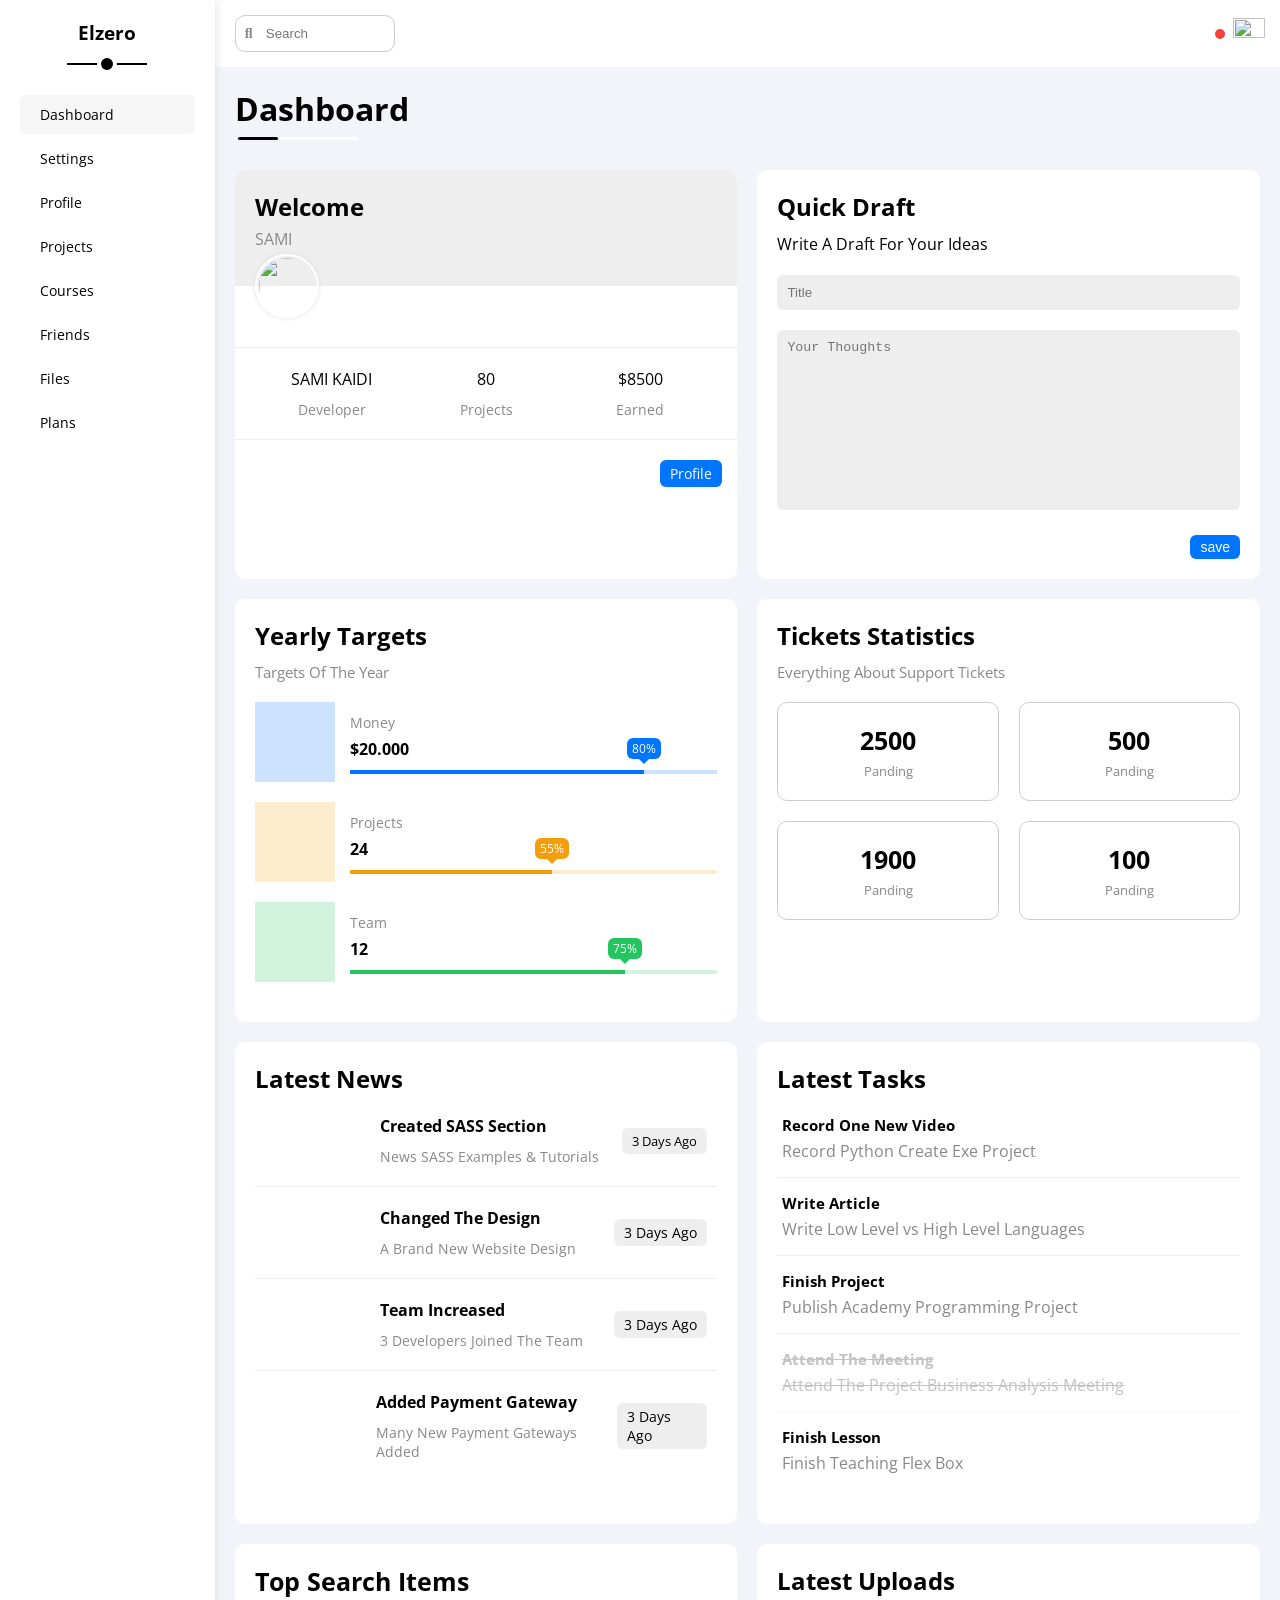
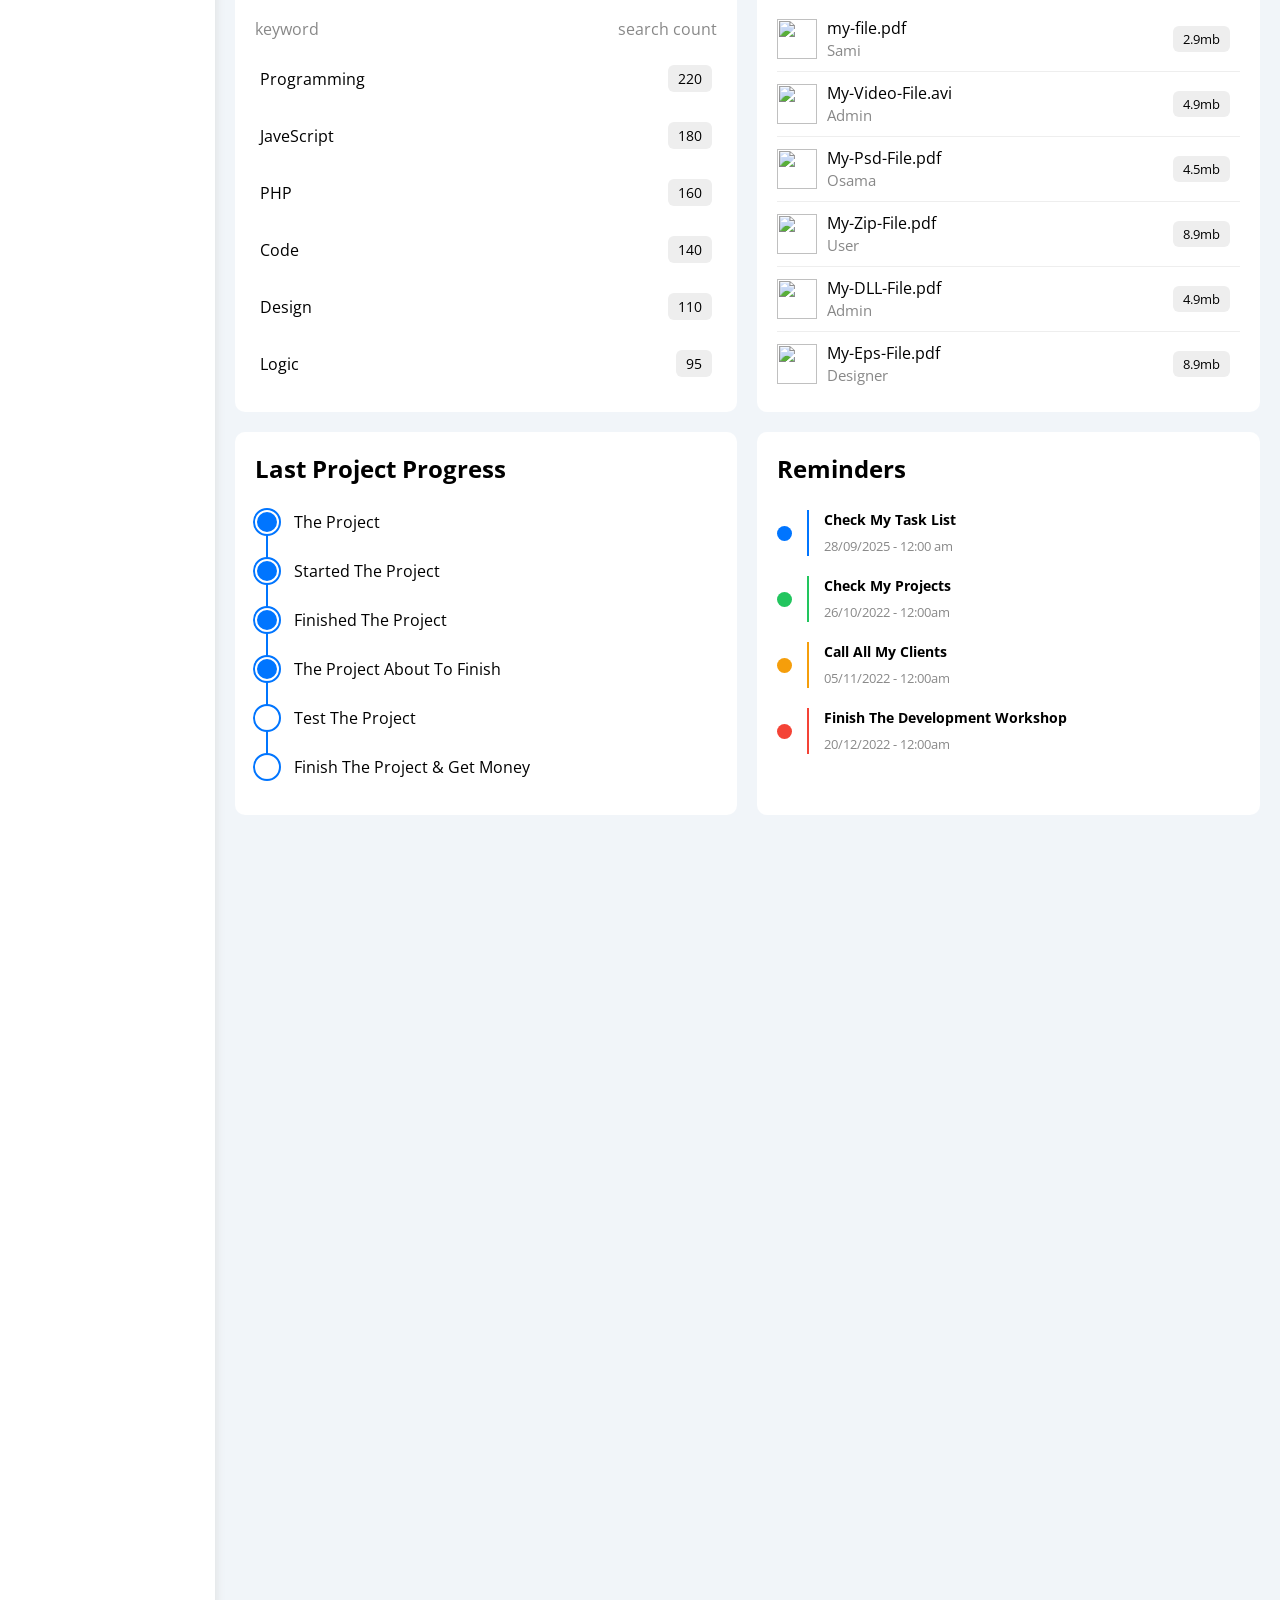
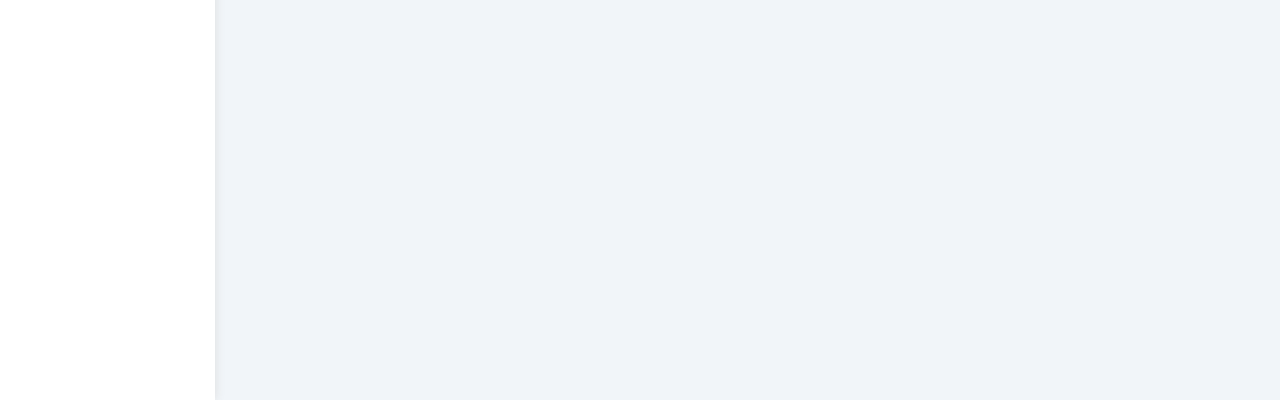
==== index.html @ 9801a2ce "Finished The Reminders Section" ====
<!DOCTYPE html>
<html lang="en">
  <head>
    <meta charset="UTF-8" />
    <meta name="viewport" content="width=device-width, initial-scale=1.0" />
    <link rel="stylesheet" href="css/Framework.css" />
    <link rel="stylesheet" href="css/Dashboard.css" />
    <link rel="stylesheet" href="css/all.min.css" />
    <title>Dashboard</title>
    <link rel="preconnect" href="https://fonts.googleapis.com" />
    <link rel="preconnect" href="https://fonts.gstatic.com" crossorigin />
    <link
      href="https://fonts.googleapis.com/css2?family=Open+Sans:wght@300;500&display=swap"
      rel="stylesheet"
    />
  </head>

  <body>
    <div class="page d-flex">
      <div class="sidebar bg-white p-relative p-20">
        <h3 class="mt-0 p-relative txt-c">Elzero</h3>
        <ul>
          <li>
            <a
              class="active d-flex align-center fs-14 c-black rad-6 p-10"
              href="index.html"
            >
              <i class="fa-solid fa-chart-bar fa-fw"></i>
              <span class="fs-14">Dashboard</span>
            </a>
          </li>
          <li>
            <a
              class="d-flex align-center fs-14 c-black rad-6 p-10"
              href="settings.html"
            >
              <i class="fa-solid fa-gear fa-fw"></i>
              <span>Settings</span>
            </a>
          </li>
          <li>
            <a
              class="d-flex align-center fs-14 c-black rad-6 p-10"
              href="profile.html"
            >
              <i class="fa-regular fa-user fa-fw"></i>
              <span>Profile</span>
            </a>
          </li>
          <li>
            <a
              class="d-flex align-center fs-14 c-black rad-6 p-10"
              href="projects.html"
            >
              <i class="fa-solid fa-diagram-project fa-fw"></i>
              <span>Projects</span>
            </a>
          </li>
          <li>
            <a
              class="d-flex align-center fs-14 c-black rad-6 p-10"
              href="courses.html"
            >
              <i class="fa-solid fa-graduation-cap fa-fw"></i>
              <span>Courses</span>
            </a>
          </li>
          <li>
            <a
              class="d-flex align-center fs-14 c-black rad-6 p-10"
              href="friends.html"
            >
              <i class="fa-regular fa-circle-user fa-fw"></i>
              <span>Friends</span>
            </a>
          </li>
          <li>
            <a
              class="d-flex align-center fs-14 c-black rad-6 p-10"
              href="files.html"
            >
              <i class="fa-regular fa-file fa-fw"></i>
              <span>Files</span>
            </a>
          </li>
          <li>
            <a
              class="d-flex align-center fs-14 c-black rad-6 p-10"
              href="plans.html"
            >
              <i class="fa-regular fa-credit-card fa-fw"></i>
              <span>Plans</span>
            </a>
          </li>
        </ul>
      </div>
      <div class="content w-full">
        <!-- Start Head  -->
        <div class="head bg-white p-15 between-flex">
          <div class="search p-relative">
            <input class="p-10" type="search" placeholder="Search" />
          </div>
          <div class="icons d-flex align-center">
            <span class="notification p-relative">
              <i class="fa-regular fa-bell fa-lg"></i>
            </span>
            <img src="imgs/avatar.png" alt="" />
          </div>
        </div>
        <!-- END Head-->
        <h1 class="p-relative">Dashboard</h1>
        <!-- Start Wrapper -->
        <div class="wrapper d-grid gap-20">
          <!-- Start Welcome widget -->
          <div class="welcome bg-white rad-10 txt-c-mobile block-mobile">
            <div class="intro d-flex space-between p-20 bg-eee">
              <div>
                <h2 class="m-0">Welcome</h2>
                <p class="c-grey mt-5">SAMI</p>
              </div>
              <img class="hide-mobile" src="imgs/welcome.png" alt="" />
            </div>
            <img src="imgs/avatar.png" alt="" class="avatar" />
            <div class="body d-flex txt-c p-20 mt-20 mb-20 d-block-mobile">
              <div>
                SAMI KAIDI
                <span class="d-block c-grey fs-14 mt-10">Developer</span>
              </div>
              <div>
                80 <span class="d-block c-grey fs-14 mt-10">Projects</span>
              </div>
              <div>
                $8500 <span class="d-block c-grey fs-14 mt-10">Earned</span>
              </div>
            </div>
            <a
              href="profle.html"
              class="visit d-block fs-14 bg-blue c-white w-fit btn-shape"
              >Profile</a
            >
          </div>
          <!-- End Welcome widget -->

          <!-- Start Quick Draft -->
          <div class="quick-draft section">
            <h2 class="mt-0 mb-10">Quick Draft</h2>
            <p class="mt-0 mb-20">Write A Draft For Your Ideas</p>
            <form>
              <input
                class="d-block w-full p-10 mb-20 rad-6 bg-eee b-none"
                type="text"
                placeholder="Title"
              />
              <textarea
                class="b-none p-10 rad-6 bg-eee w-full h-180 mb-20 no-resize"
                name=""
                placeholder="Your Thoughts"
              ></textarea>
            </form>
            <input
              class="visit d-block fs-14 bg-blue c-white w-fit b-none ml-auto btn-shape"
              type="submit"
              value="save"
            />
          </div>
          <!-- End Quick Draft -->

          <!-- Start Targets Sectoin -->
          <div class="targets section">
            <h2 class="mt-0 mb-10">Yearly Targets</h2>
            <p class="mt-0 mb-20 fs-15 c-grey">Targets Of The Year</p>
            <div class="target-row mb-20 center-flex blue">
              <div class="icon center-flex">
                <i class="fa-solid fa-dollar-sign fa-lg c-blue"></i>
              </div>
              <div class="details">
                <span class="fs-14 c-grey">Money</span>
                <span class="d-block mt-5 mb-10 fw-bold">$20.000</span>
                <div class="progress p-relative">
                  <span class="bg-blue blue" style="width: 80%"
                    ><span class="bg-blue c-white">80%</span></span
                  >
                </div>
              </div>
            </div>
            <div class="target-row mb-20 center-flex orange">
              <div class="icon center-flex">
                <i class="fa-solid fa-code fa-lg c-orange"></i>
              </div>
              <div class="details">
                <span class="fs-14 c-grey">Projects</span>
                <span class="d-block mt-5 mb-10 fw-bold">24</span>
                <div class="progress p-relative">
                  <span class="bg-orange orange" style="width: 55%"
                    ><span class="bg-orange c-white">55%</span></span
                  >
                </div>
              </div>
            </div>
            <div class="target-row mb-20 center-flex green">
              <div class="icon center-flex">
                <i class="fa-solid fa-user fa-lg c-green"></i>
              </div>
              <div class="details">
                <span class="fs-14 c-grey">Team</span>
                <span class="d-block mt-5 mb-10 fw-bold">12</span>
                <div class="progress p-relative">
                  <span class="bg-green green" style="width: 75%"
                    ><span class="bg-green c-white">75%</span></span
                  >
                </div>
              </div>
            </div>
          </div>
          <!-- End Targets Sectoin -->

          <!-- Start Tickets Section -->
          <div class="tickets section">
            <h2 class="mt-0 mb-10">Tickets Statistics</h2>
            <p class="mt-0 mb-20 fs-15 c-grey">
              Everything About Support Tickets
            </p>
            <div class="d-flex f-wrap gap-20 fs-13 c-grey">
              <div class="box txt-c rad-10 p-20">
                <i
                  class="fa-regular fa-rectangle-list fa-2x mb-10 c-orange"
                ></i>
                <span class="d-block mb-5 fw-bold fs-25 c-black">2500</span>
                Panding
              </div>
              <div class="box txt-c rad-10 p-20">
                <i class="fa-solid fa-spinner fa-2x mb-20 c-blue"></i>
                <span class="d-block mb-5 fw-bold fs-25 c-black">500</span>
                Panding
              </div>
              <div class="box txt-c rad-10 p-20">
                <i class="fa-solid fa-circle-check fa-2x mb-20 c-green"></i>
                <span class="d-block mb-5 fw-bold fs-25 c-black">1900</span>
                Panding
              </div>
              <div class="box txt-c rad-10 p-20">
                <i class="fa-regular fa-rectangle-xmark fa-2x mb-10 c-red"></i>
                <span class="d-block mb-5 fw-bold fs-25 c-black">100</span>
                Panding
              </div>
            </div>
          </div>
          <!-- End Tickets Section -->

          <!-- News Section Start-->
          <div class="news section">
            <h2 class="m-0 mb-20">Latest News</h2>
            <div class="news-row d-flex align-center txt-c-mobile">
              <img class="w-100 rad-6 mr-15" src="imgs/news-01.png" alt="" />
              <div class="info">
                <h3 class="mt-0 mb-10 fs-16">Created SASS Section</h3>
                <p class="c-grey fs-14 m-0">News SASS Examples & Tutorials</p>
              </div>
              <div class="label btn-shape bg-eee fs-13 w-fit ml-auto">
                3 Days Ago
              </div>
            </div>
            <div class="news-row d-flex align-center txt-c-mobile">
              <img class="w-100 rad-6 mr-15" src="imgs/news-02.png" alt="" />
              <div class="info">
                <h3 class="mt-0 mb-10">Changed The Design</h3>
                <p class="c-grey fs-14 m-0">A Brand New Website Design</p>
              </div>
              <div class="label btn-shape bg-eee fs-14 w-fit ml-auto">
                3 Days Ago
              </div>
            </div>
            <div class="news-row d-flex align-center txt-c-mobile">
              <img class="w-100 rad-6 mr-15" src="imgs/news-03.png" alt="" />
              <div class="info">
                <h3 class="mt-0 mb-10">Team Increased</h3>
                <p class="c-grey fs-14 m-0">3 Developers Joined The Team</p>
              </div>
              <div class="label btn-shape bg-eee fs-14 w-fit ml-auto">
                3 Days Ago
              </div>
            </div>
            <div class="news-row d-flex align-center txt-c-mobile">
              <img class="w-100 rad-6 mr-15" src="imgs/news-04.png" alt="" />
              <div class="info">
                <h3 class="mt-0 mb-10">Added Payment Gateway</h3>
                <p class="c-grey fs-14 m-0">Many New Payment Gateways Added</p>
              </div>
              <div class="label btn-shape bg-eee fs-14 w-fit ml-auto">
                3 Days Ago
              </div>
            </div>
          </div>
          <!-- News Section End-->

          <!-- Tasks Section Start -->
          <div class="tasks section">
            <h2 class="m-0 mb-20">Latest Tasks</h2>
            <div class="row d-flex align-center">
              <div class="info ml-5">
                <h3 class="mt-0 mb-5 fs-15">Record One New Video</h3>
                <p class="fs-16 c-grey m-0">Record Python Create Exe Project</p>
              </div>
              <div class="shape ml-auto">
                <i class="fa-regular fa-trash-can"></i>
              </div>
            </div>
            <div class="row d-flex align-center">
              <div class="info ml-5">
                <h3 class="mt-0 mb-5 fs-15">Write Article</h3>
                <p class="fs-16 c-grey m-0">
                  Write Low Level vs High Level Languages
                </p>
              </div>
              <div class="shape ml-auto">
                <i class="fa-regular fa-trash-can"></i>
              </div>
            </div>
            <div class="row d-flex align-center">
              <div class="info ml-5">
                <h3 class="mt-0 mb-5 fs-15">Finish Project</h3>
                <p class="fs-16 c-grey m-0">
                  Publish Academy Programming Project
                </p>
              </div>
              <div class="shape ml-auto">
                <i class="fa-regular fa-trash-can"></i>
              </div>
            </div>
            <div class="row d-flex align-center opacity-5">
              <div class="info ml-5">
                <h3 class="mt-0 mb-5 fs-15 c-grey txt-line">
                  Attend The Meeting
                </h3>
                <p class="fs-16 c-grey m-0 c-eee txt-line">
                  Attend The Project Business Analysis Meeting
                </p>
              </div>
              <div class="shape ml-auto">
                <i class="fa-regular fa-trash-can"></i>
              </div>
            </div>
            <div class="row d-flex align-center">
              <div class="info ml-5">
                <h3 class="mt-0 mb-5 fs-15">Finish Lesson</h3>
                <p class="fs-16 c-grey m-0">Finish Teaching Flex Box</p>
              </div>
              <div class="shape ml-auto">
                <i class="fa-regular fa-trash-can"></i>
              </div>
            </div>
          </div>
          <!-- Tasks Section End -->

          <!-- Top Search Section Start -->
          <div class="top-search section">
            <h2 class="m-0 mb-20 fs-25">Top Search Items</h2>
            <div class="head-items d-flex space-between c-grey mb-10">
              <div>keyword</div>
              <div>search count</div>
            </div>
            <div class="between-flex ptb-15">
              <div class="div">Programming</div>
              <div class="btn-shape fs-14 bg-eee">220</div>
            </div>
            <div class="between-flex ptb-15">
              <div class="div">JaveScript</div>
              <div class="btn-shape fs-14 bg-eee">180</div>
            </div>
            <div class="between-flex ptb-15">
              <div class="div">PHP</div>
              <div class="btn-shape fs-14 bg-eee">160</div>
            </div>
            <div class="between-flex ptb-15">
              <div class="div">Code</div>
              <div class="btn-shape fs-14 bg-eee">140</div>
            </div>
            <div class="between-flex ptb-15">
              <div class="div">Design</div>
              <div class="btn-shape fs-14 bg-eee">110</div>
            </div>
            <div class="between-flex ptb-15">
              <div class="div">Logic</div>
              <div class="btn-shape fs-14 bg-eee">95</div>
            </div>
          </div>
          <!-- Top Search Section End -->

          <!-- Latest Uploads Section Start -->
          <div class="latest-uploads p-20 bg-white rad-10">
            <h2 class="mt-0 mb-20">Latest Uploads</h2>
            <ul class="m-0">
              <li class="between-flex pb-10 mb-10">
                <div class="d-flex align-center">
                  <img class="mr-10" src="imgs/pdf.svg" alt="" />
                  <div>
                    <span class="d-block">my-file.pdf</span>
                    <span class="fs-15 c-grey">Sami</span>
                  </div>
                </div>
                <div class="bg-eee btn-shape fs-13">2.9mb</div>
              </li>
              <li class="between-flex pb-10 mb-10">
                <div class="d-flex align-center">
                  <img class="mr-10" src="imgs/avi.svg" alt="" />
                  <div>
                    <span class="d-block">My-Video-File.avi</span>
                    <span class="fs-15 c-grey">Admin</span>
                  </div>
                </div>
                <div class="bg-eee btn-shape fs-13">4.9mb</div>
              </li>
              <li class="between-flex pb-10 mb-10">
                <div class="d-flex align-center">
                  <img class="mr-10" src="imgs/psd.svg" alt="" />
                  <div>
                    <span class="d-block">My-Psd-File.pdf</span>
                    <span class="fs-15 c-grey">Osama</span>
                  </div>
                </div>
                <div class="bg-eee btn-shape fs-13">4.5mb</div>
              </li>
              <li class="between-flex pb-10 mb-10">
                <div class="d-flex align-center">
                  <img class="mr-10" src="imgs/zip.svg" alt="" />
                  <div>
                    <span class="d-block">My-Zip-File.pdf</span>
                    <span class="fs-15 c-grey">User</span>
                  </div>
                </div>
                <div class="bg-eee btn-shape fs-13">8.9mb</div>
              </li>
              <li class="between-flex pb-10 mb-10">
                <div class="d-flex align-center">
                  <img class="mr-10" src="imgs/dll.svg" alt="" />
                  <div>
                    <span class="d-block">My-DLL-File.pdf</span>
                    <span class="fs-15 c-grey">Admin</span>
                  </div>
                </div>
                <div class="bg-eee btn-shape fs-13">4.9mb</div>
              </li>
              <li class="between-flex">
                <div class="d-flex align-center">
                  <img class="mr-10" src="imgs/eps.svg" alt="" />
                  <div>
                    <span class="d-block">My-Eps-File.pdf</span>
                    <span class="fs-15 c-grey">Designer</span>
                  </div>
                </div>
                <div class="bg-eee btn-shape fs-13">8.9mb</div>
              </li>
            </ul>
          </div>
          <!-- Latest Uploads Section End -->

          <!-- Last Project Progress Section Start -->
          <div class="last-project section p-relative">
            <h2 class="m-0 mb-20">Last Project Progress</h2>
            <ul class="p-relative">
              <li class="d-flex align-center done">The Project</li>
              <li class="d-flex align-center done">Started The Project</li>
              <li class="d-flex align-center done">Finished The Project</li>
              <li class="d-flex align-center done">
                The Project About To Finish
              </li>
              <li class="d-flex align-center current">Test The Project</li>
              <li class="d-flex align-center">
                Finish The Project & Get Money
              </li>
            </ul>
            <img class="p-absolute hide-mobile" src="imgs/project.png" alt="" />
          </div>
          <!-- Last Project Progress Section End -->

          <!-- Reminders Section Start -->
          <div class="reminders section">
            <h2 class="mt-0 mb-25">Reminders</h2>
            <ul class="m-0">
              <li class="d-flex align-center mt-20">
                <span class="bg-blue mr-15 d-block rad-half key"></span>
                <div class="blue pl-15">
                  <p class="fs-14 fw-bold mt-0 mb-5">Check My Task List</p>
                  <span class="fs-13 c-grey">28/09/2025 - 12:00 am</span>
                </div>
              </li>
              <li class="d-flex align-center mt-20">
                <span class="bg-green mr-15 d-block rad-half key"></span>
                <div class="green pl-15">
                  <p class="fs-14 fw-bold mt-0 mb-5">Check My Projects</p>
                  <span class="fs-13 c-grey">26/10/2022 - 12:00am</span>
                </div>
              </li>
              <li class="d-flex align-center mt-20">
                <span class="bg-orange mr-15 d-block rad-half key"></span>
                <div class="orange pl-15">
                  <p class="fs-14 fw-bold mt-0 mb-5">Call All My Clients</p>
                  <span class="fs-13 c-grey">05/11/2022 - 12:00am</span>
                </div>
              </li>
              <li class="d-flex align-center mt-20">
                <span class="bg-red mr-15 d-block rad-half key"></span>
                <div class="red pl-15">
                  <p class="fs-14 fw-bold mt-0 mb-5">
                    Finish The Development Workshop
                  </p>
                  <span class="fs-13 c-grey">20/12/2022 - 12:00am </span>
                </div>
              </li>
            </ul>
          </div>
          <!-- Reminders Section End -->
        </div>
        <!-- End Wrapper -->
      </div>
    </div>
  </body>
</html>
---- css/Framework.css ----
:root {
  --blue-color: #0075ff;
  --blue-alt-color: #0d69d5;
  --orange-color: #f59e0b;
  --green-color: #22c55e;
  --red-color: #f44336;
  --grey-color: #888;
}
/* Start Box */
.d-flex {
  display: flex;
}
.space-between {
  justify-content: space-between;
}
.align-center {
  align-items: center;
}
.f-column {
  flex-direction: column;
}
.f-wrap {
  flex-wrap: wrap;
}
.flex-1 {
  flex: 1;
}
.d-block {
  display: block;
}
.d-grid {
  display: grid;
}
.gap-20 {
  gap: 20px;
}
.b-none {
  border: none;
}
@media (max-width: 767px) {
  .d-block-mobile {
    display: block;
  }
}
@media (max-width: 767px) {
  .hide-mobile {
    display: none;
  }
}
/* End Box */

/* Heights and Widths Start */
.w-full {
  width: 100%;
}
.w-fit {
  width: fit-content;
}
.h-fit {
  height: fit-content;
}
.h-180 {
  height: 180px;
}
.no-resize {
  resize: none;
}
/* Heights and Widths End */
/* Start Padding + Margin */
.ptb-15 {
  padding-top: 15px;
  padding-bottom: 15px;
}
.p-10 {
  padding: 10px;
}
.p-15 {
  padding: 15px;
}
.p-20 {
  padding: 20px;
}
.pr-10 {
  padding-right: 10px;
}
.pr-15 {
  padding-right: 15px;
}
.pl-10 {
  padding-left: 10px;
}
.pl-15 {
  padding-left: 15px;
}
.pr-20 {
  padding-right: 20px;
}
.pb-10 {
  padding-bottom: 10px;
}
.m-20 {
  margin: 20px;
}
.m-0 {
  margin: 0;
}
.mt-auto {
  margin-top: auto;
}
.mt-0 {
  margin-top: 0;
}
.mt-5 {
  margin-top: 5px;
}
.mt-10 {
  margin-top: 10px;
}
.mt-15 {
  margin-top: 15px;
}
.mt-20 {
  margin-top: 20px;
}
.mt-25 {
  margin-top: 25px;
}
.mr-auto {
  margin-right: auto;
}
.mr-10 {
  margin-right: 10px;
}
.mr-15 {
  margin-right: 15px;
}
.ml-auto {
  margin-left: auto;
}
.ml-5 {
  margin-left: 5px;
}
.ml-10 {
  margin-left: 10px;
}
.ml-15 {
  margin-left: 15px;
}
.mb-auto {
  margin-bottom: auto;
}
.mb-0 {
  margin-bottom: 0;
}
.mb-5 {
  margin-bottom: 5px;
}
.mb-10 {
  margin-bottom: 10px;
}
.mb-20 {
  margin-bottom: 20px;
}
.mb-25 {
  margin-bottom: 25px;
}
/* End Padding + Margin */
/* Start Colors */
.bg-white {
  background-color: #fff;
}
.bg-eee {
  background-color: #eee;
}
.bg-blue {
  background-color: var(--blue-color);
}
.bg-orange {
  background-color: var(--orange-color);
}
.bg-green {
  background-color: var(--green-color);
}
.bg-red {
  background-color: var(--red-color);
}
.c-blue {
  color: var(--blue-color);
}
.c-orange {
  color: var(--orange-color);
}
.c-green {
  color: var(--green-color);
}
.c-red {
  color: var(--red-color);
}
.c-white {
  color: white;
}
.c-eee {
  color: #eee;
}
.c-black {
  color: #000;
}
.c-grey {
  color: var(--grey-color);
}
.bg-eee {
  background-color: #eee;
}
.opacity-5 {
  opacity: 0.5;
}
/* End Colors */
/* Start Position */
.p-relative {
  position: relative;
}
.p-absolute {
  position: absolute;
}
/* ENd Position */
/* Start Font */
.txt-line {
  text-decoration: line-through;
}
.txt-c {
  text-align: center;
}
.fs-12 {
  font-size: 12px;
}
.fs-13 {
  font-size: 13px;
}
.fs-14 {
  font-size: 14px;
}
.fs-15 {
  font-size: 15px;
}
.fs-25 {
  font-size: 25px;
}
.fw-bold {
  font-weight: bold;
}
.w-100 {
  width: 100px;
}
@media (max-width: 767px) {
  .txt-c-mobile {
    text-align: center;
  }
}

/* End Font */
/* Start border */
.rad-6 {
  border-radius: 6px;
}
.rad-10 {
  border-radius: 10px;
}
.rad-half {
  border-radius: 50%;
}
/* End border */
/* Start Components */
.center-flex {
  display: flex;
  justify-content: center;
  align-items: center;
}
.between-flex {
  display: flex;
  justify-content: space-between;
  align-items: center;
}
.btn-shape {
  padding: 4px 10px;
  border-radius: 6px;
}
.section {
  padding: 20px;
  background-color: white;
  border-radius: 10px;
}
.border-b {
  border-bottom: 1px solid #eee;
}
.main-transition {
  transition: 0.3s;
}
/* End Components */
---- css/Dashboard.css ----
/* Start Global  */
* {
  box-sizing: border-box;
}
:root {
  --blue-color: #0075ff;
  --blue-alt-color: #0d69d5;
  --orange-color: #f59e0b;
  --green-color: #22c55e;
  --red-color: #f44336;
  --grey-color: #888;
  --main-transition: 0.3s;
}
body {
  font-family: "Open Sans", sans-serif;
  margin: 0;
  padding: 0;
}
*:focus {
  outline: none;
}
a {
  text-decoration: none;
}
ul {
  list-style: none;
  padding: 0;
}
::-webkit-scrollbar {
  width: 15px;
}
::-webkit-scrollbar-track {
  background-color: white;
}
::-webkit-scrollbar-thumb {
  background-color: var(--blue-color);
}
::-webkit-scrollbar-thumb:hover {
  background-color: var(--blue-alt-color);
}
.page {
  background-color: #f1f5f9;
  min-height: 400vh;
}
/* End Global  */
/* Start Sidebar */
.sidebar {
  width: 250px;
  box-shadow: 0 0 10px #ddd;
}

.sidebar > h3 {
  margin-bottom: 50px;
  &::before {
    content: "";
    position: absolute;
    bottom: -20px;
    left: 50%;
    width: 80px;
    height: 2px;
    background-color: black;
    transform: translateX(-50%);
  }
  &::after {
    content: "";
    position: absolute;
    width: 12px;
    height: 12px;
    background-color: black;
    border-radius: 50%;
    border: 4px solid white;
    bottom: -29px;
    left: 50%;
    transform: translateX(-50%);
  }
}
@media (max-width: 767px) {
  .sidebar {
    width: 58px;
    padding: 10px;
  }
  .sidebar > h3 {
    font-size: 13px;
    margin-bottom: 15px;
    &::after {
      display: none;
    }
    &::before {
      display: none;
    }
  }
  .sidebar ul span {
    display: none;
  }
}
.sidebar ul li a {
  margin-bottom: 5px;
  transition: var(--main-transition);
}
.sidebar ul li a:hover,
.sidebar ul li a.active {
  background-color: #f6f6f6;
}
.sidebar ul li a i {
  margin-right: 10px;
}
/* End Sidebar */

/* Start Content */

/* start Head */

.content {
  overflow: hidden;
}
.content .search::before {
  font-family: "Font Awesome 5 Free";
  content: "\f002";
  font-weight: 900;
  margin-left: 15px;
  font-size: 14px;
  position: absolute;
  top: 50%;
  transform: translateY(-50%);
  color: var(--grey-color);
}
.content .search input {
  margin-left: 5px;
  border: 1px solid #ccc;
  border-radius: 10px;
  padding-left: 30px;
  width: 160px;
  transition: var(--main-transition);
}
.content .search input:focus {
  width: 200px;
  border: 1px solid #777;
}

.content .search input:focus::placeholder {
  transition: var(--main-transition);
  opacity: 0.5;
}
.head .icons .notification::before {
  content: "";
  position: absolute;
  height: 10px;
  width: 10px;
  background-color: var(--red-color);
  border-radius: 50%;
  top: -5px;
  right: -2px;
}
.content .head .icons img {
  width: 32px;
  aspect-ratio: 1;
  margin-left: 10px;
}
/* End Head */

.page h1 {
  margin: 20px 20px 40px;
  &::before {
    content: "";
    position: absolute;
    left: 3px;
    bottom: -10px;
    width: 120px;
    height: 3px;
    background-color: white;
    border-radius: 6px;
  }
  &::after {
    content: "";
    position: absolute;
    bottom: -10px;
    left: 3px;
    height: 3px;
    background-color: black;
    width: 40px;
    border-radius: 6px;
  }
}

/* Start Wrapper */
/* start Welcome widget */
.wrapper {
  grid-template-columns: repeat(auto-fill, minmax(450px, 1fr));
  gap: 20px;
  margin-left: 20px;
  margin-right: 20px;
}

@media (max-width: 767px) {
  .wrapper {
    grid-template-columns: minmax(250px, 1fr);
    margin-left: 10px;
    margin-right: 10px;
    gap: 10px;
  }
}

.wrapper .welcome {
  overflow: hidden;
}

.wrapper .welcome .intro img {
  width: 200px;
  margin-bottom: -10px;
}
.wrapper .avatar {
  height: 64px;
  width: 64px;
  border-radius: 50%;
  border: 2px solid white;
  padding: 2px;
  box-shadow: 0 0 5px #ddd;
  margin-left: 20px;
  margin-top: -32px;
}

@media (max-width: 767px) {
  .wrapper .avatar {
    margin-left: 0;
  }
  .wrapper .body > div:not(:last-child) {
    margin-bottom: 20px;
  }
}
.wrapper .welcome .body {
  border-top: 1px solid #eee;
  border-bottom: 1px solid #eee;
}
.wrapper .welcome .body > div {
  flex: 1;
}
.wrapper .welcome .visit {
  margin: 0 15px 15px auto;
  transition: var(--main-transition);
}
.wrapper .welcome .visit:hover {
  background-color: var(--blue-alt-color);
}
/* End Welcome widget */

/* start Quick Draft widget */
.wrapper .quick-draft .visit {
  transition: var(--main-transition);
  cursor: pointer;
}
.wrapper .quick-draft .visit:hover {
  background-color: var(--blue-alt-color);
}

/* End Quick Draft widget */

/* Start Targers Section */
.targets .target-row .icon {
  width: 80px;
  height: 80px;
  margin-right: 15px;
}
.targets .details {
  flex: 1;
}
.targets .details .progress {
  height: 4px;
}
.targets .details .progress > span {
  position: absolute;
  width: 100%;
  height: 4px;
  left: 0;
  top: 0;
}
.targets .details .progress > span span {
  position: absolute;
  font-size: 12px;
  padding: 2px 5px;
  display: block;
  bottom: 15px;
  right: -17px;
  border-radius: 6px;
}
.targets .details .progress > span span::after {
  content: "";
  position: absolute;
  border-style: solid;
  border-color: transparent;
  border-width: 5px;
  bottom: -10px;
  left: 50%;
  transform: translateX(-50%);
}

.targets .details .progress > .blue span::after {
  border-top-color: var(--blue-color);
}
.targets .details .progress > .orange span::after {
  border-top-color: var(--orange-color);
}
.targets .details .progress > .green span::after {
  border-top-color: var(--green-color);
}
.blue .icon,
.blue .progress {
  background-color: rgba(0, 117, 255, 0.2);
}
.orange .icon,
.orange .progress {
  background-color: rgba(245, 158, 11, 0.2);
}
.green .icon,
.green .progress {
  background-color: rgba(34, 197, 94, 0.2);
}
.targets .target-row {
  transition: var(--main-transition);
}

.targets .blue:hover {
  background-color: rgba(0, 117, 255, 0.2);
  border-radius: 6px;
}
.targets .orange:hover {
  background-color: rgba(245, 158, 11, 0.2);
  border-radius: 6px;
}
.targets .green:hover {
  background-color: rgba(34, 197, 94, 0.2);
  border-radius: 6px;
}

/* End Targers Section */

/* Start Tickets Section */

.tickets .box {
  border: 1px solid #ccc;
  width: calc(50% - 10px);
  transition: var(--main-transition);
}
.tickets .box:hover {
  background-color: #eeeeee7d;
}
.tickets .boxs .box {
  border-radius: 6px;
  border: 1px solid #eee;
}
@media (max-width: 767px) {
  .tickets .box {
    width: 100%;
  }
}
/* End Tickets Section */

/* News Section Start */

.news img {
  margin-left: 10px;
}
.news .btn-shape {
  margin-right: 10px;
}
.news .news-row {
  transition: var(--main-transition);
}
.news .news-row:hover {
  background-color: #eeeeee7d;
  border-radius: 6px;
}

.news .news-row:not(:last-of-type) {
  margin-bottom: 20px;
  padding-bottom: 20px;
  border-bottom: 1px solid #eee;
}
.news .news-row:last-of-type {
  margin-bottom: 20px;
  padding-bottom: 20px;
}

.news .news-row h3 {
  font-size: 16px;
}

/* News Section End */

/* Tasks Section Start */

.tasks .row {
  transition: var(--main-transition);
}
.tasks .row:hover {
  background-color: #eeeeee7d;
  border-radius: 6px;
}
.tasks .row:not(:last-of-type) {
  margin-bottom: 15px;
  padding-bottom: 15px;
  border-bottom: 1px solid #eee;
}
.tasks .row .shape i {
  cursor: pointer;
  transition: var(--main-transition);
}
.tasks .row:last-of-type {
  margin-bottom: 15px;
  padding-bottom: 15px;
}
.tasks .row .shape i:hover {
  color: var(--red-color);
  font-weight: 900;
  animation: shake 0.7s forwards;
}
.tasks .shape {
  margin-right: 10px;
}

/* Tasks Section End */
/* End Wrapper */

/* End Content */

/* Start Top Search */
.top-search .between-flex {
  transition: var(--main-transition);
}

.top-search .between-flex:hover {
  background-color: #eeeeee7d;
  border-radius: 6px;
}
.top-search .between-flex .div {
  margin-left: 5px;
}
.top-search .between-flex .btn-shape {
  margin-right: 5px;
}
/* End Top Search */
/* Laters Uploads Section Start */

.latest-uploads img {
  width: 40px;
  height: 40px;
}
.latest-uploads ul li:not(:last-child) {
  border-bottom: 1px solid #eee;
}
.latest-uploads ul li {
  transition: var(--main-transition);
}
.latest-uploads ul li:hover {
  background-color: #eeeeee7d;
  border-radius: 6px;
}
.latest-uploads .btn-shape {
  margin-right: 10px;
}
/* Laters Uploads Section End */

/* Last Project Progress Section Start */

.last-project ul li {
  margin-top: 25px;
}

.last-project ul::before {
  content: "";
  position: absolute;
  left: 11px;
  width: 2px;
  bottom: 0;
  height: calc(100% - 25px);
  background-color: var(--blue-color);
}
.last-project ul li::before {
  content: "";
  border: 2px solid var(--blue-color);
  width: 20px;
  aspect-ratio: 1;
  border-radius: 50%;
  background-color: white;
  border: solid 2px white;
  outline: 2px solid var(--blue-color);
  margin-right: 15px;
  display: block;
  z-index: 1;
}

.last-project ul li.done::before {
  background-color: var(--blue-color);
}
.last-project ul li.current::before {
  animation: change-color 0.7s infinite alternate;
}
.last-project img {
  bottom: 0;
  right: 0;
  width: 160px;
  opacity: 0.2;
}

/* Last Project Progress Section End */

/* Reminders Section Start */

.reminders ul li .key {
  width: 15px;
  height: 15px;
}

.reminders ul li > .blue {
  border-left: 2px solid var(--blue-color);
}
.reminders ul li > .orange {
  border-left: 2px solid var(--orange-color);
}
.reminders ul li > .green {
  border-left: 2px solid var(--green-color);
}
.reminders ul li > .red {
  border-left: 2px solid var(--red-color);
}

/* Reminders Section End */

/* Animation Start */
@keyframes shake {
  0% {
    transform: rotate(0deg);
  }
  25% {
    transform: translateY(2px) rotate(15deg);
  }
  50% {
    transform: rotate(0deg);
  }
  75% {
    transform: rotate(-15deg);
  }
  100% {
    transform: rotate(0deg);
  }
}

@keyframes change-color {
  from {
    background-color: var(--blue-color);
  }
  to {
    background-color: #fff;
  }
}
/* Animation End */
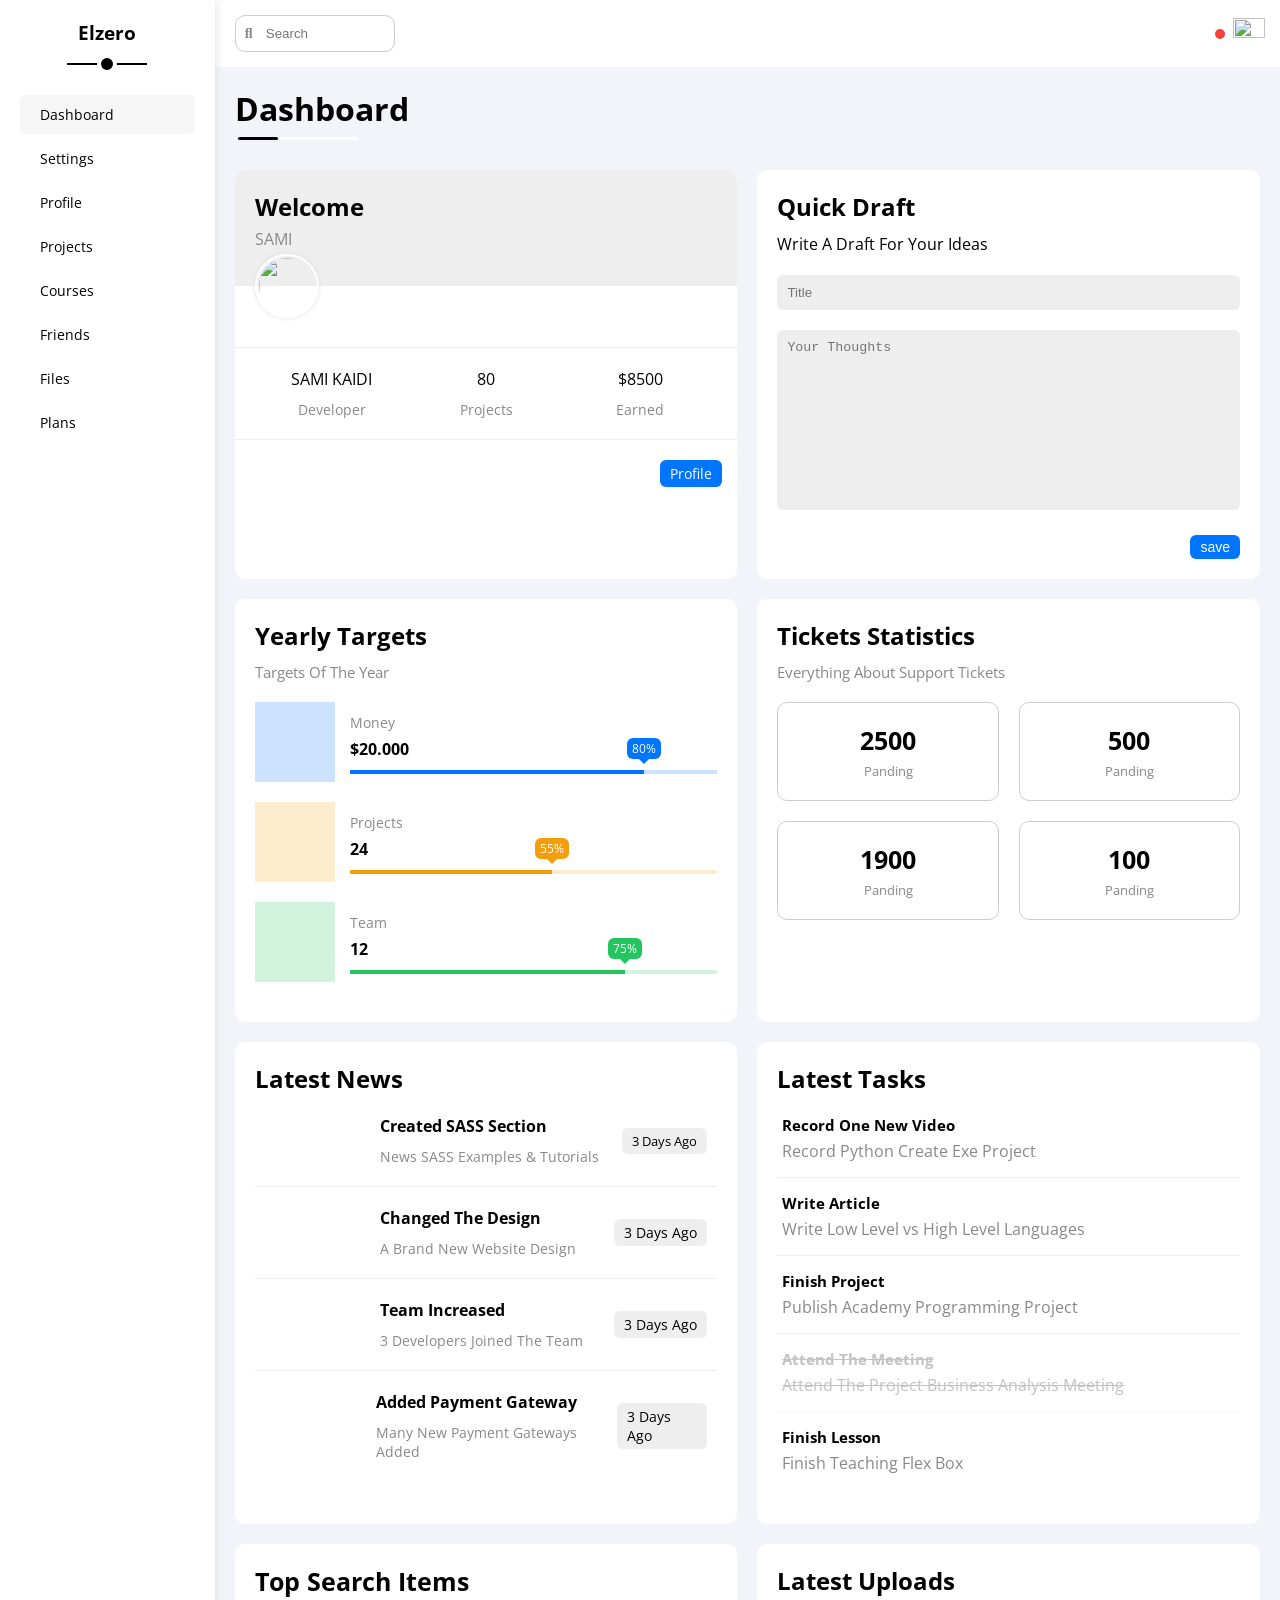
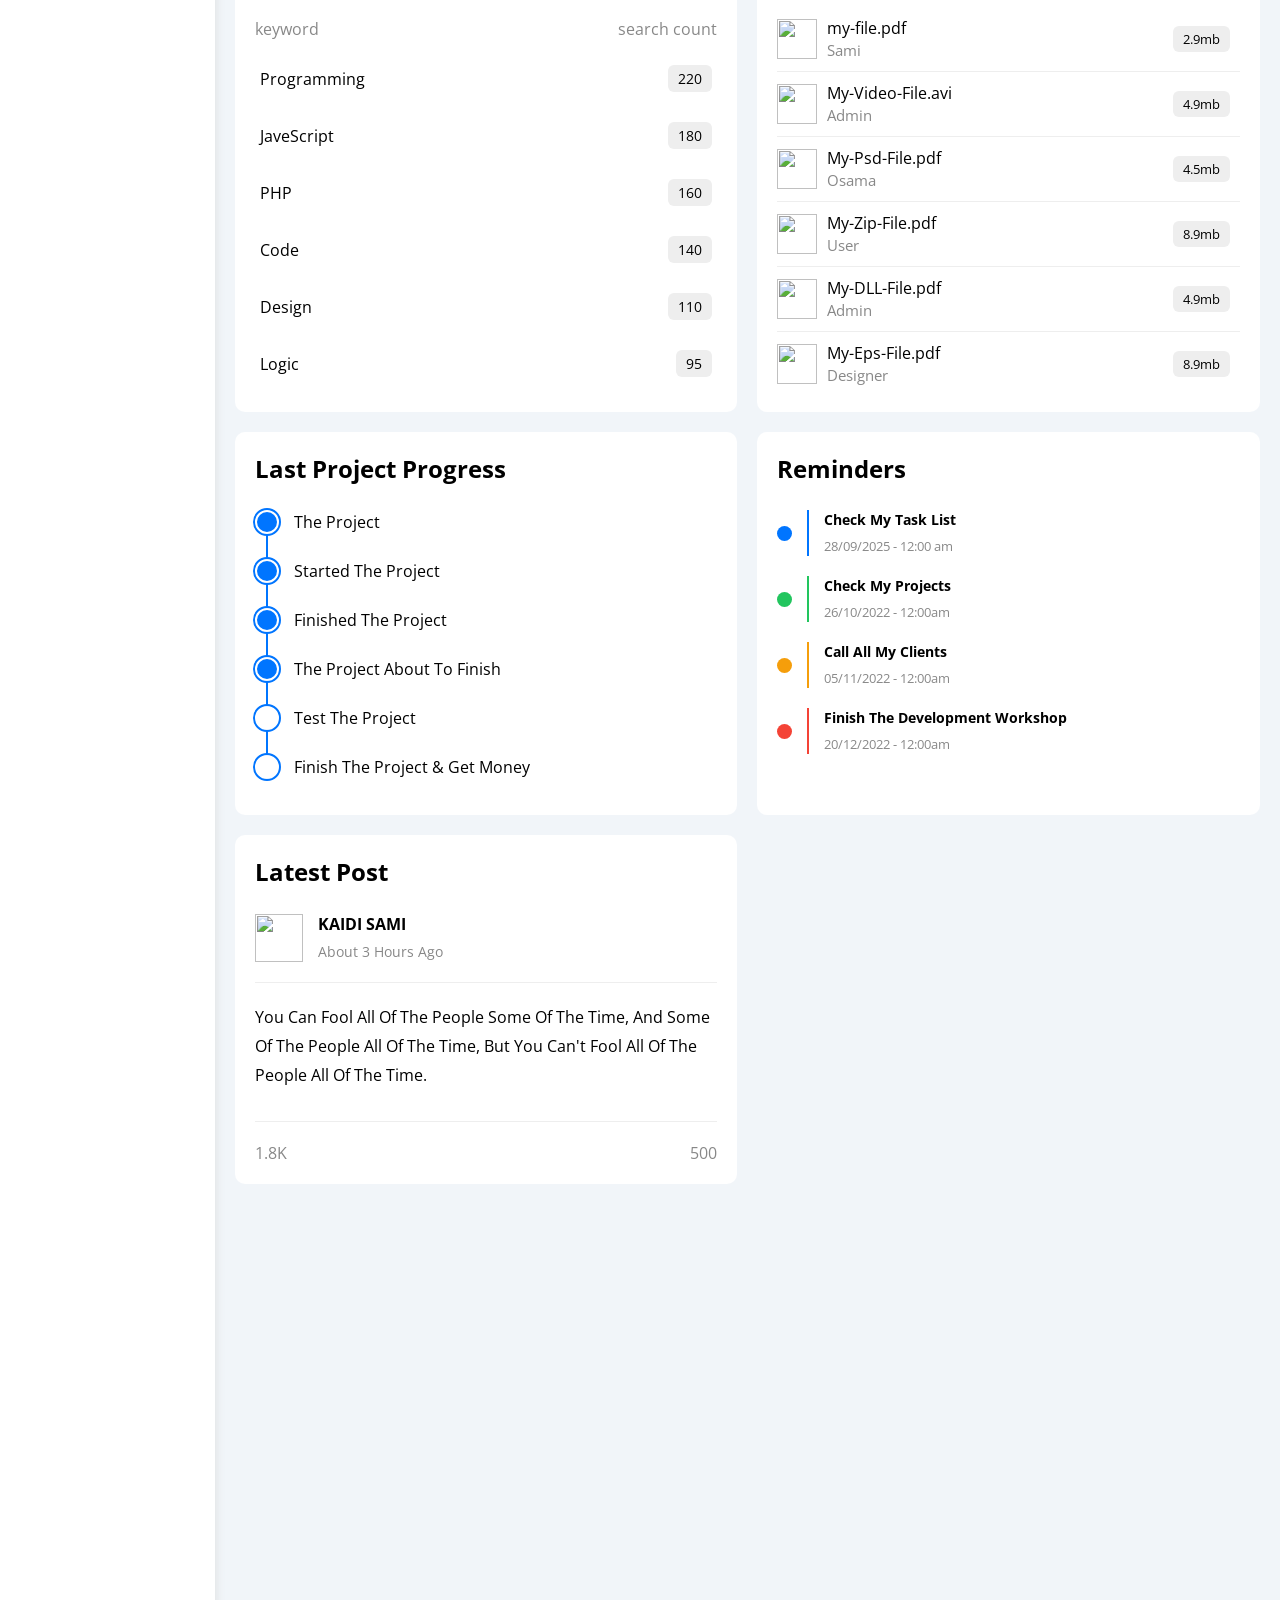
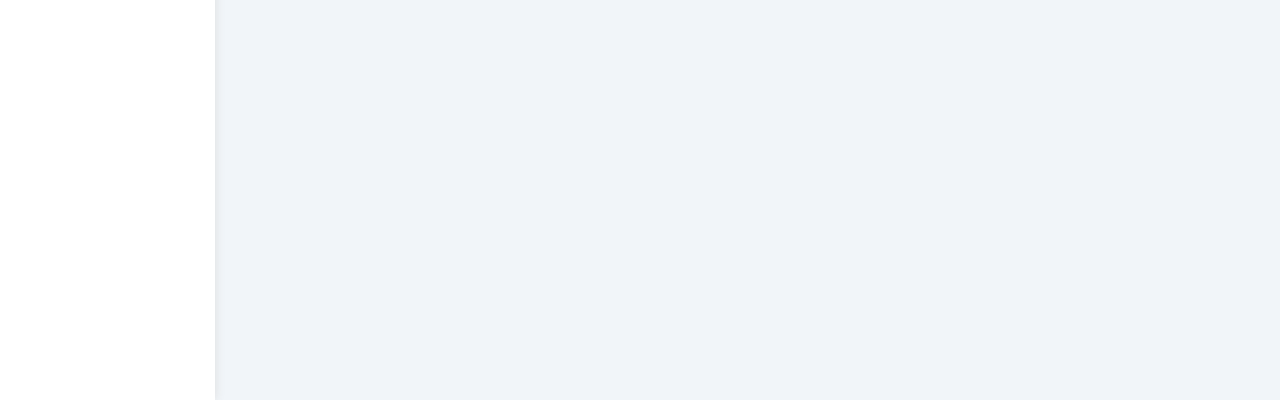
==== commit 1d779b61: "Finished the Posts Section" ====
--- a/index.html
+++ b/index.html
@@ -510,6 +510,34 @@
             </ul>
           </div>
           <!-- Reminders Section End -->
+
+          <!-- Latest Post Section Start -->
+          <div class="posts section">
+            <h2 class="mt-0 mb-25">Latest Post</h2>
+            <div class="d-flex align-center">
+              <img class="mr-15" src="imgs/avatar.png" alt="" />
+              <div>
+                <p class="fw-bold fs-16 m-0 mb-5">KAIDI SAMI</p>
+                <span class="fs-14 c-grey">About 3 Hours Ago</span>
+              </div>
+            </div>
+            <p class="mt-20 mb-20 ptb-20 info txt-c-mobile">
+              You can fool all of the people some of the time, and some of the
+              people all of the time, but you can't fool all of the people all
+              of the time.
+            </p>
+            <div class="icons between-flex">
+              <div class="c-grey">
+                <i class="fa-regular fa-heart"></i>
+                <span>1.8K</span>
+              </div>
+              <div class="c-grey">
+                <i class="fa-regular fa-comments"></i>
+                <span>500</span>
+              </div>
+            </div>
+          </div>
+          <!-- Latest Post Section END -->
         </div>
         <!-- End Wrapper -->
       </div>
--- a/css/Framework.css
+++ b/css/Framework.css
@@ -71,6 +71,10 @@
   padding-top: 15px;
   padding-bottom: 15px;
 }
+.ptb-20 {
+  padding-top: 20px;
+  padding-bottom: 20px;
+}
 .p-10 {
   padding: 10px;
 }
@@ -133,6 +137,9 @@
 }
 .mr-15 {
   margin-right: 15px;
+}
+.mb-20 {
+  margin-bottom: 20px;
 }
 .ml-auto {
   margin-left: auto;
--- a/css/Dashboard.css
+++ b/css/Dashboard.css
@@ -525,6 +525,23 @@
 
 /* Reminders Section End */
 
+/* Posts Section Start */
+
+.posts img {
+  width: 48px;
+  height: 48px;
+}
+
+.posts .info {
+  line-height: 1.8;
+  border-top: 1px solid #eee;
+  border-bottom: 1px solid #eee;
+  min-height: 140px;
+  text-transform: capitalize;
+}
+
+/* Posts Section End */
+
 /* Animation Start */
 @keyframes shake {
   0% {
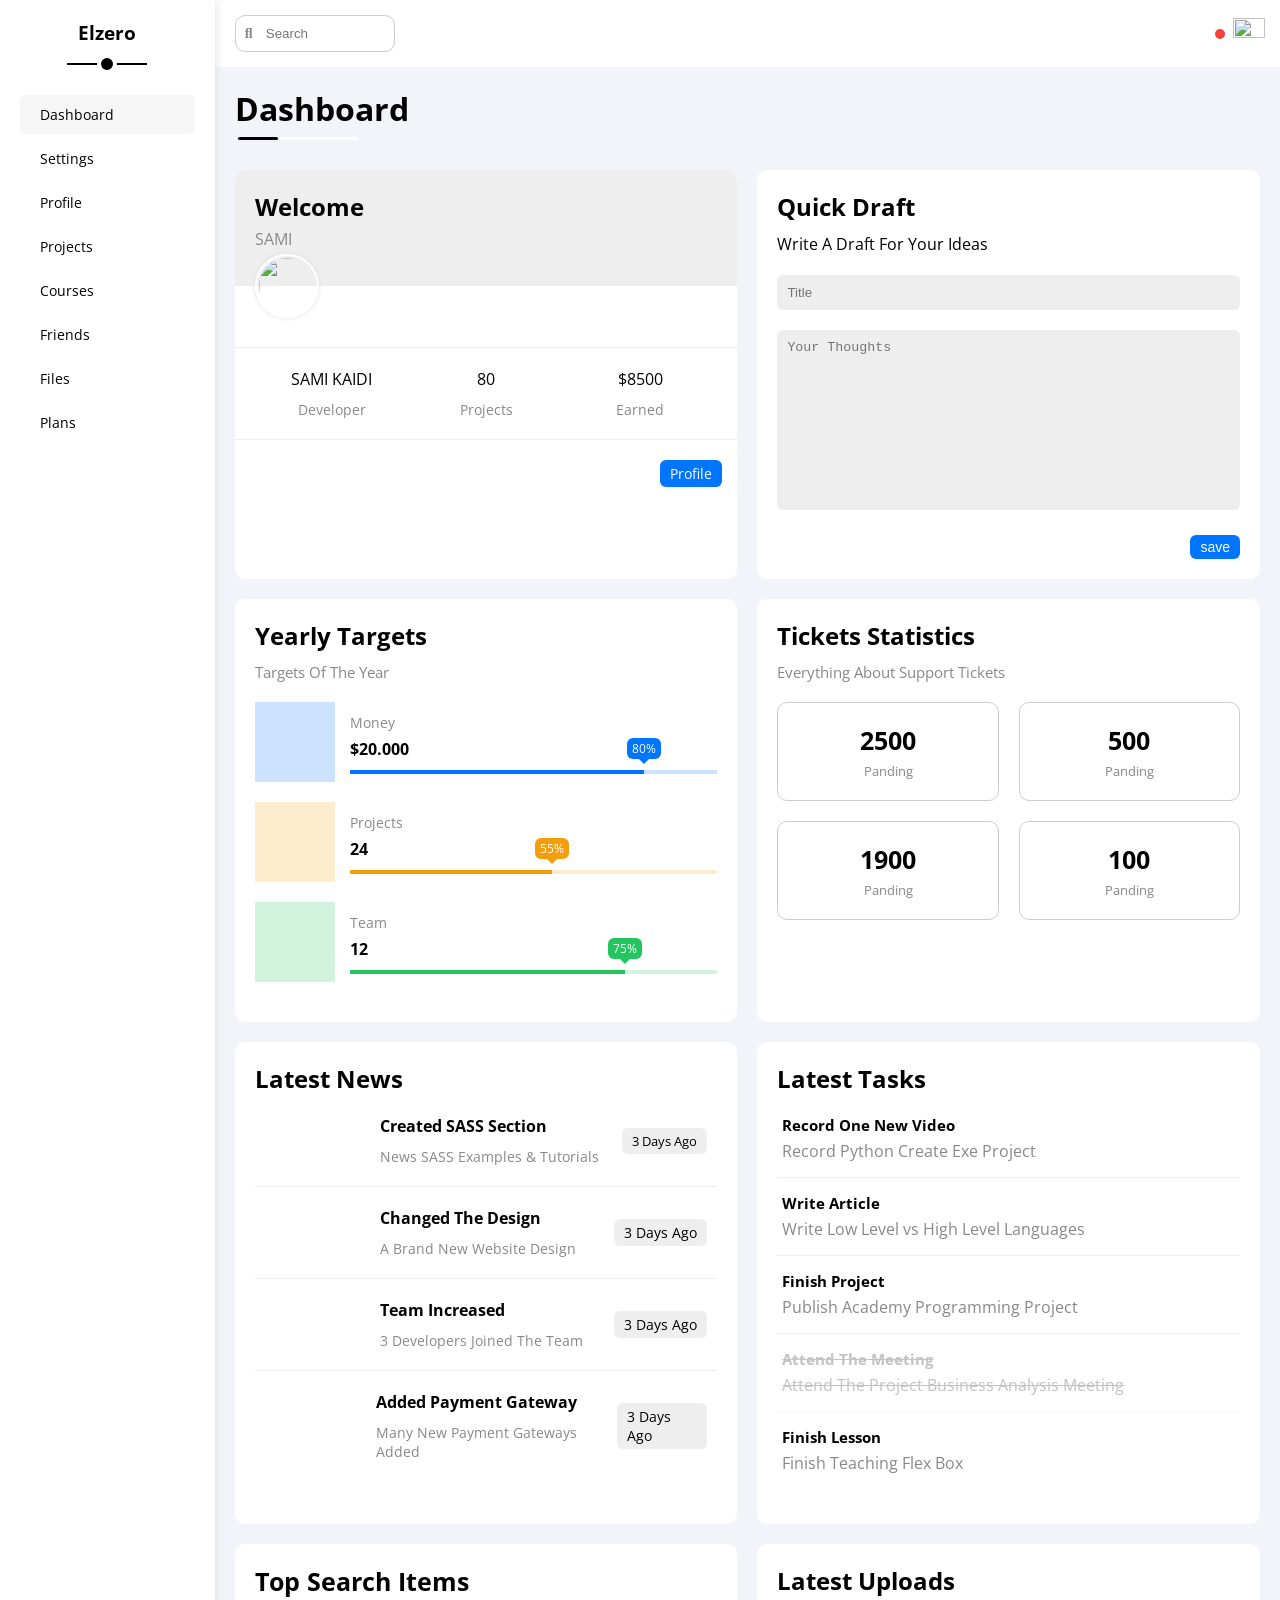
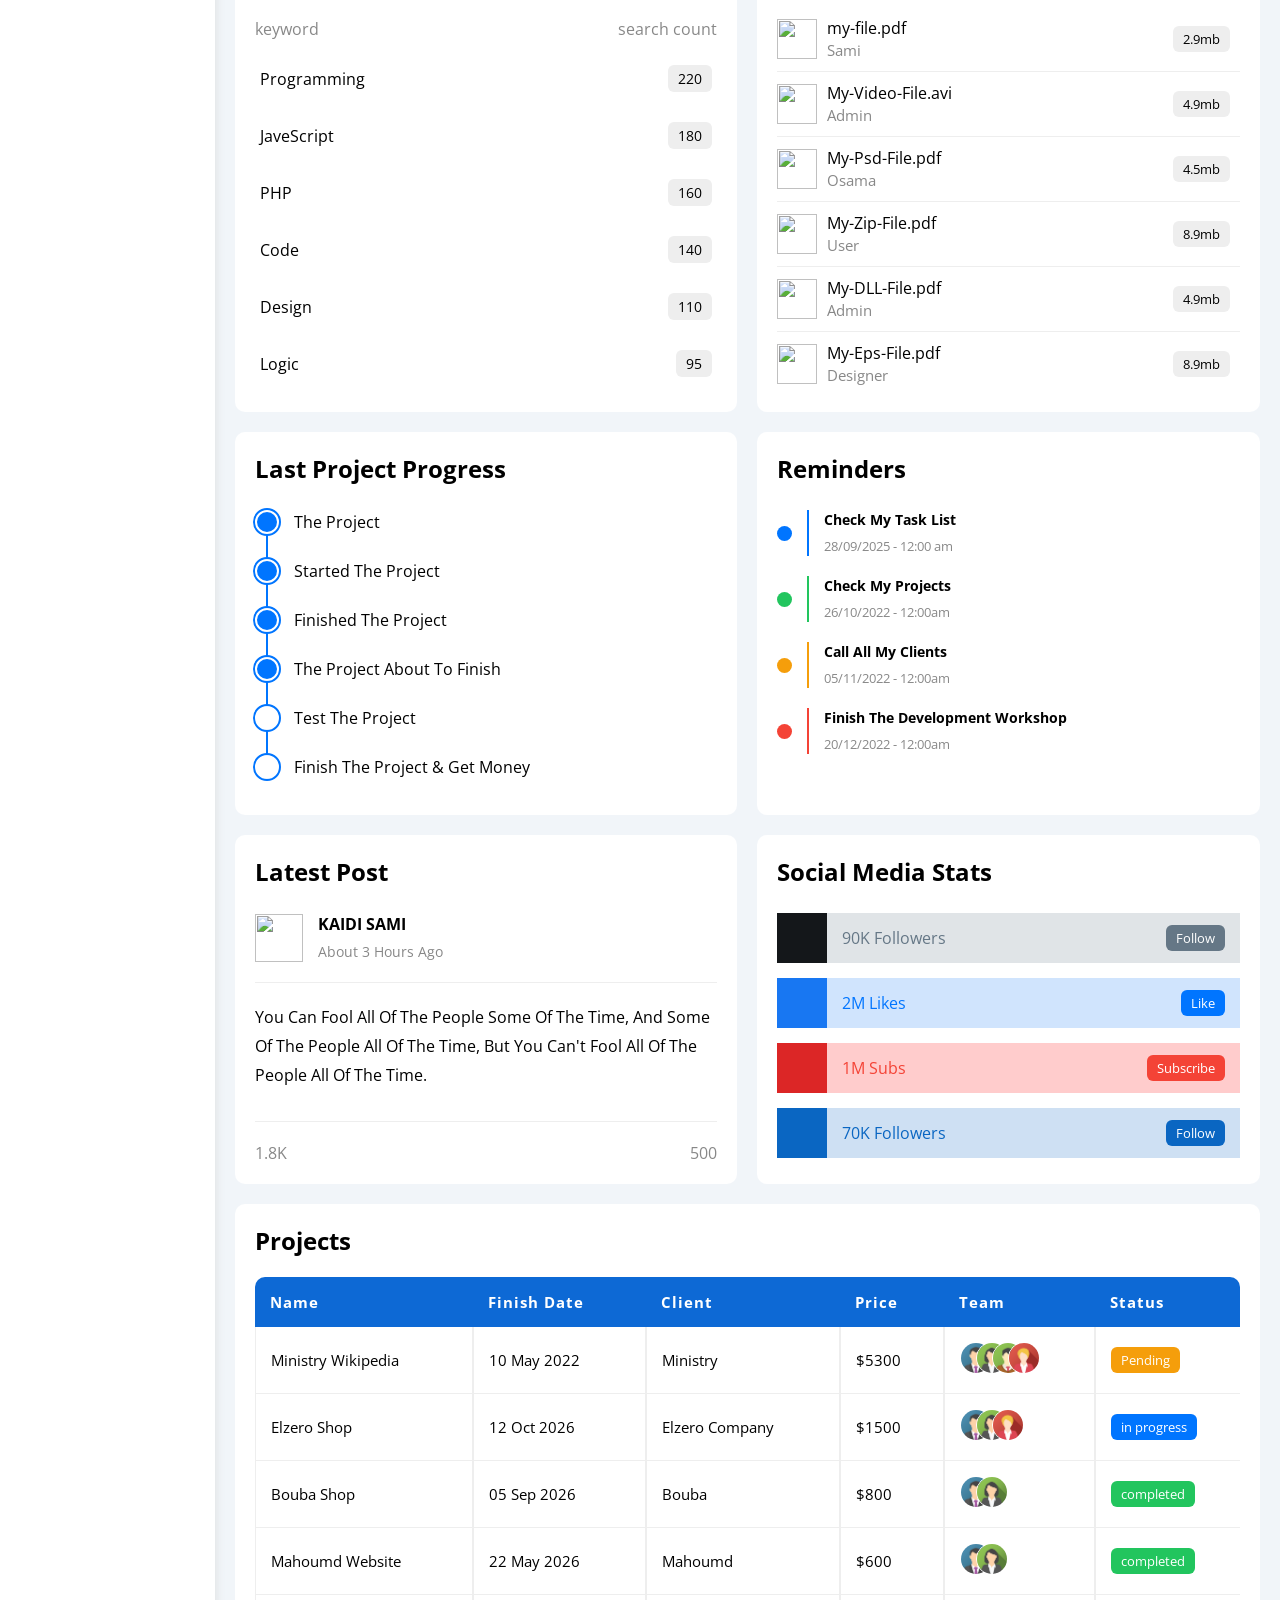
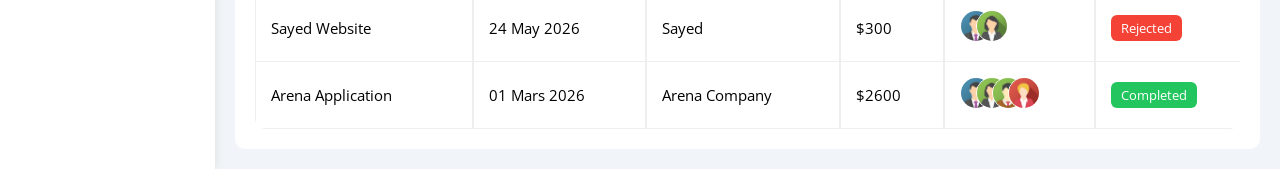
==== commit fdea932d: "Finished all the Dashboard page" ====
--- a/index.html
+++ b/index.html
@@ -1,546 +1,653 @@
 <!DOCTYPE html>
 <html lang="en">
-  <head>
-    <meta charset="UTF-8" />
-    <meta name="viewport" content="width=device-width, initial-scale=1.0" />
-    <link rel="stylesheet" href="css/Framework.css" />
-    <link rel="stylesheet" href="css/Dashboard.css" />
-    <link rel="stylesheet" href="css/all.min.css" />
-    <title>Dashboard</title>
-    <link rel="preconnect" href="https://fonts.googleapis.com" />
-    <link rel="preconnect" href="https://fonts.gstatic.com" crossorigin />
-    <link
-      href="https://fonts.googleapis.com/css2?family=Open+Sans:wght@300;500&display=swap"
-      rel="stylesheet"
-    />
-  </head>
-
-  <body>
-    <div class="page d-flex">
-      <div class="sidebar bg-white p-relative p-20">
-        <h3 class="mt-0 p-relative txt-c">Elzero</h3>
-        <ul>
-          <li>
-            <a
-              class="active d-flex align-center fs-14 c-black rad-6 p-10"
-              href="index.html"
-            >
-              <i class="fa-solid fa-chart-bar fa-fw"></i>
-              <span class="fs-14">Dashboard</span>
-            </a>
-          </li>
-          <li>
-            <a
-              class="d-flex align-center fs-14 c-black rad-6 p-10"
-              href="settings.html"
-            >
-              <i class="fa-solid fa-gear fa-fw"></i>
-              <span>Settings</span>
-            </a>
-          </li>
-          <li>
-            <a
-              class="d-flex align-center fs-14 c-black rad-6 p-10"
-              href="profile.html"
-            >
-              <i class="fa-regular fa-user fa-fw"></i>
-              <span>Profile</span>
-            </a>
-          </li>
-          <li>
-            <a
-              class="d-flex align-center fs-14 c-black rad-6 p-10"
-              href="projects.html"
-            >
-              <i class="fa-solid fa-diagram-project fa-fw"></i>
-              <span>Projects</span>
-            </a>
-          </li>
-          <li>
-            <a
-              class="d-flex align-center fs-14 c-black rad-6 p-10"
-              href="courses.html"
-            >
-              <i class="fa-solid fa-graduation-cap fa-fw"></i>
-              <span>Courses</span>
-            </a>
-          </li>
-          <li>
-            <a
-              class="d-flex align-center fs-14 c-black rad-6 p-10"
-              href="friends.html"
-            >
-              <i class="fa-regular fa-circle-user fa-fw"></i>
-              <span>Friends</span>
-            </a>
-          </li>
-          <li>
-            <a
-              class="d-flex align-center fs-14 c-black rad-6 p-10"
-              href="files.html"
-            >
-              <i class="fa-regular fa-file fa-fw"></i>
-              <span>Files</span>
-            </a>
-          </li>
-          <li>
-            <a
-              class="d-flex align-center fs-14 c-black rad-6 p-10"
-              href="plans.html"
-            >
-              <i class="fa-regular fa-credit-card fa-fw"></i>
-              <span>Plans</span>
-            </a>
-          </li>
-        </ul>
+
+<head>
+  <meta charset="UTF-8" />
+  <meta name="viewport" content="width=device-width, initial-scale=1.0" />
+  <link rel="stylesheet" href="css/Framework.css" />
+  <link rel="stylesheet" href="css/Dashboard.css" />
+  <link rel="stylesheet" href="css/all.min.css" />
+  <title>Dashboard</title>
+  <link rel="preconnect" href="https://fonts.googleapis.com" />
+  <link rel="preconnect" href="https://fonts.gstatic.com" crossorigin />
+  <link href="https://fonts.googleapis.com/css2?family=Open+Sans:wght@300;500&display=swap" rel="stylesheet" />
+</head>
+
+<body>
+  <div class="page d-flex">
+    <div class="sidebar bg-white p-relative p-20">
+      <h3 class="mt-0 p-relative txt-c">Elzero</h3>
+      <ul>
+        <li>
+          <a class="active d-flex align-center fs-14 c-black rad-6 p-10" href="index.html">
+            <i class="fa-solid fa-chart-bar fa-fw"></i>
+            <span class="fs-14">Dashboard</span>
+          </a>
+        </li>
+        <li>
+          <a class="d-flex align-center fs-14 c-black rad-6 p-10" href="settings.html">
+            <i class="fa-solid fa-gear fa-fw"></i>
+            <span>Settings</span>
+          </a>
+        </li>
+        <li>
+          <a class="d-flex align-center fs-14 c-black rad-6 p-10" href="profile.html">
+            <i class="fa-regular fa-user fa-fw"></i>
+            <span>Profile</span>
+          </a>
+        </li>
+        <li>
+          <a class="d-flex align-center fs-14 c-black rad-6 p-10" href="projects.html">
+            <i class="fa-solid fa-diagram-project fa-fw"></i>
+            <span>Projects</span>
+          </a>
+        </li>
+        <li>
+          <a class="d-flex align-center fs-14 c-black rad-6 p-10" href="courses.html">
+            <i class="fa-solid fa-graduation-cap fa-fw"></i>
+            <span>Courses</span>
+          </a>
+        </li>
+        <li>
+          <a class="d-flex align-center fs-14 c-black rad-6 p-10" href="friends.html">
+            <i class="fa-regular fa-circle-user fa-fw"></i>
+            <span>Friends</span>
+          </a>
+        </li>
+        <li>
+          <a class="d-flex align-center fs-14 c-black rad-6 p-10" href="files.html">
+            <i class="fa-regular fa-file fa-fw"></i>
+            <span>Files</span>
+          </a>
+        </li>
+        <li>
+          <a class="d-flex align-center fs-14 c-black rad-6 p-10" href="plans.html">
+            <i class="fa-regular fa-credit-card fa-fw"></i>
+            <span>Plans</span>
+          </a>
+        </li>
+      </ul>
+    </div>
+    <div class="content w-full">
+      <!-- Start Head  -->
+      <div class="head bg-white p-15 between-flex">
+        <div class="search p-relative">
+          <input class="p-10" type="search" placeholder="Search" />
+        </div>
+        <div class="icons d-flex align-center">
+          <span class="notification p-relative">
+            <i class="fa-regular fa-bell fa-lg"></i>
+          </span>
+          <img src="imgs/avatar.png" alt="" />
+        </div>
       </div>
-      <div class="content w-full">
-        <!-- Start Head  -->
-        <div class="head bg-white p-15 between-flex">
-          <div class="search p-relative">
-            <input class="p-10" type="search" placeholder="Search" />
-          </div>
-          <div class="icons d-flex align-center">
-            <span class="notification p-relative">
-              <i class="fa-regular fa-bell fa-lg"></i>
-            </span>
-            <img src="imgs/avatar.png" alt="" />
-          </div>
-        </div>
-        <!-- END Head-->
-        <h1 class="p-relative">Dashboard</h1>
-        <!-- Start Wrapper -->
-        <div class="wrapper d-grid gap-20">
-          <!-- Start Welcome widget -->
-          <div class="welcome bg-white rad-10 txt-c-mobile block-mobile">
-            <div class="intro d-flex space-between p-20 bg-eee">
-              <div>
-                <h2 class="m-0">Welcome</h2>
-                <p class="c-grey mt-5">SAMI</p>
-              </div>
-              <img class="hide-mobile" src="imgs/welcome.png" alt="" />
-            </div>
-            <img src="imgs/avatar.png" alt="" class="avatar" />
-            <div class="body d-flex txt-c p-20 mt-20 mb-20 d-block-mobile">
-              <div>
-                SAMI KAIDI
-                <span class="d-block c-grey fs-14 mt-10">Developer</span>
-              </div>
-              <div>
-                80 <span class="d-block c-grey fs-14 mt-10">Projects</span>
-              </div>
-              <div>
-                $8500 <span class="d-block c-grey fs-14 mt-10">Earned</span>
-              </div>
-            </div>
-            <a
-              href="profle.html"
-              class="visit d-block fs-14 bg-blue c-white w-fit btn-shape"
-              >Profile</a
-            >
-          </div>
-          <!-- End Welcome widget -->
-
-          <!-- Start Quick Draft -->
-          <div class="quick-draft section">
-            <h2 class="mt-0 mb-10">Quick Draft</h2>
-            <p class="mt-0 mb-20">Write A Draft For Your Ideas</p>
-            <form>
-              <input
-                class="d-block w-full p-10 mb-20 rad-6 bg-eee b-none"
-                type="text"
-                placeholder="Title"
-              />
-              <textarea
-                class="b-none p-10 rad-6 bg-eee w-full h-180 mb-20 no-resize"
-                name=""
-                placeholder="Your Thoughts"
-              ></textarea>
-            </form>
-            <input
-              class="visit d-block fs-14 bg-blue c-white w-fit b-none ml-auto btn-shape"
-              type="submit"
-              value="save"
-            />
-          </div>
-          <!-- End Quick Draft -->
-
-          <!-- Start Targets Sectoin -->
-          <div class="targets section">
-            <h2 class="mt-0 mb-10">Yearly Targets</h2>
-            <p class="mt-0 mb-20 fs-15 c-grey">Targets Of The Year</p>
-            <div class="target-row mb-20 center-flex blue">
-              <div class="icon center-flex">
-                <i class="fa-solid fa-dollar-sign fa-lg c-blue"></i>
-              </div>
-              <div class="details">
-                <span class="fs-14 c-grey">Money</span>
-                <span class="d-block mt-5 mb-10 fw-bold">$20.000</span>
-                <div class="progress p-relative">
-                  <span class="bg-blue blue" style="width: 80%"
-                    ><span class="bg-blue c-white">80%</span></span
-                  >
+      <!-- END Head-->
+      <h1 class="p-relative">Dashboard</h1>
+      <!-- Start Wrapper -->
+      <div class="wrapper d-grid gap-20">
+        <!-- Start Welcome widget -->
+        <div class="welcome bg-white rad-10 txt-c-mobile block-mobile">
+          <div class="intro d-flex space-between p-20 bg-eee">
+            <div>
+              <h2 class="m-0">Welcome</h2>
+              <p class="c-grey mt-5">SAMI</p>
+            </div>
+            <img class="hide-mobile" src="imgs/welcome.png" alt="" />
+          </div>
+          <img src="imgs/avatar.png" alt="" class="avatar" />
+          <div class="body d-flex txt-c p-20 mt-20 mb-20 d-block-mobile">
+            <div>
+              SAMI KAIDI
+              <span class="d-block c-grey fs-14 mt-10">Developer</span>
+            </div>
+            <div>
+              80 <span class="d-block c-grey fs-14 mt-10">Projects</span>
+            </div>
+            <div>
+              $8500 <span class="d-block c-grey fs-14 mt-10">Earned</span>
+            </div>
+          </div>
+          <a href="profle.html" class="visit d-block fs-14 bg-blue c-white w-fit btn-shape">Profile</a>
+        </div>
+        <!-- End Welcome widget -->
+
+        <!-- Start Quick Draft -->
+        <div class="quick-draft section">
+          <h2 class="mt-0 mb-10">Quick Draft</h2>
+          <p class="mt-0 mb-20">Write A Draft For Your Ideas</p>
+          <form>
+            <input class="d-block w-full p-10 mb-20 rad-6 bg-eee b-none" type="text" placeholder="Title" />
+            <textarea class="b-none p-10 rad-6 bg-eee w-full h-180 mb-20 no-resize" name=""
+              placeholder="Your Thoughts"></textarea>
+          </form>
+          <input class="visit d-block fs-14 bg-blue c-white w-fit b-none ml-auto btn-shape" type="submit"
+            value="save" />
+        </div>
+        <!-- End Quick Draft -->
+
+        <!-- Start Targets Sectoin -->
+        <div class="targets section">
+          <h2 class="mt-0 mb-10">Yearly Targets</h2>
+          <p class="mt-0 mb-20 fs-15 c-grey">Targets Of The Year</p>
+          <div class="target-row mb-20 center-flex blue">
+            <div class="icon center-flex">
+              <i class="fa-solid fa-dollar-sign fa-lg c-blue"></i>
+            </div>
+            <div class="details">
+              <span class="fs-14 c-grey">Money</span>
+              <span class="d-block mt-5 mb-10 fw-bold">$20.000</span>
+              <div class="progress p-relative">
+                <span class="bg-blue blue" style="width: 80%"><span class="bg-blue c-white">80%</span></span>
+              </div>
+            </div>
+          </div>
+          <div class="target-row mb-20 center-flex orange">
+            <div class="icon center-flex">
+              <i class="fa-solid fa-code fa-lg c-orange"></i>
+            </div>
+            <div class="details">
+              <span class="fs-14 c-grey">Projects</span>
+              <span class="d-block mt-5 mb-10 fw-bold">24</span>
+              <div class="progress p-relative">
+                <span class="bg-orange orange" style="width: 55%"><span class="bg-orange c-white">55%</span></span>
+              </div>
+            </div>
+          </div>
+          <div class="target-row mb-20 center-flex green">
+            <div class="icon center-flex">
+              <i class="fa-solid fa-user fa-lg c-green"></i>
+            </div>
+            <div class="details">
+              <span class="fs-14 c-grey">Team</span>
+              <span class="d-block mt-5 mb-10 fw-bold">12</span>
+              <div class="progress p-relative">
+                <span class="bg-green green" style="width: 75%"><span class="bg-green c-white">75%</span></span>
+              </div>
+            </div>
+          </div>
+        </div>
+        <!-- End Targets Sectoin -->
+
+        <!-- Start Tickets Section -->
+        <div class="tickets section">
+          <h2 class="mt-0 mb-10">Tickets Statistics</h2>
+          <p class="mt-0 mb-20 fs-15 c-grey">
+            Everything About Support Tickets
+          </p>
+          <div class="d-flex f-wrap gap-20 fs-13 c-grey">
+            <div class="box txt-c rad-10 p-20">
+              <i class="fa-regular fa-rectangle-list fa-2x mb-10 c-orange"></i>
+              <span class="d-block mb-5 fw-bold fs-25 c-black">2500</span>
+              Panding
+            </div>
+            <div class="box txt-c rad-10 p-20">
+              <i class="fa-solid fa-spinner fa-2x mb-20 c-blue"></i>
+              <span class="d-block mb-5 fw-bold fs-25 c-black">500</span>
+              Panding
+            </div>
+            <div class="box txt-c rad-10 p-20">
+              <i class="fa-solid fa-circle-check fa-2x mb-20 c-green"></i>
+              <span class="d-block mb-5 fw-bold fs-25 c-black">1900</span>
+              Panding
+            </div>
+            <div class="box txt-c rad-10 p-20">
+              <i class="fa-regular fa-rectangle-xmark fa-2x mb-10 c-red"></i>
+              <span class="d-block mb-5 fw-bold fs-25 c-black">100</span>
+              Panding
+            </div>
+          </div>
+        </div>
+        <!-- End Tickets Section -->
+
+        <!-- News Section Start-->
+        <div class="news section">
+          <h2 class="m-0 mb-20">Latest News</h2>
+          <div class="news-row d-flex align-center txt-c-mobile">
+            <img class="w-100 rad-6 mr-15" src="imgs/news-01.png" alt="" />
+            <div class="info">
+              <h3 class="mt-0 mb-10 fs-16">Created SASS Section</h3>
+              <p class="c-grey fs-14 m-0">News SASS Examples & Tutorials</p>
+            </div>
+            <div class="label btn-shape bg-eee fs-13 w-fit ml-auto">
+              3 Days Ago
+            </div>
+          </div>
+          <div class="news-row d-flex align-center txt-c-mobile">
+            <img class="w-100 rad-6 mr-15" src="imgs/news-02.png" alt="" />
+            <div class="info">
+              <h3 class="mt-0 mb-10">Changed The Design</h3>
+              <p class="c-grey fs-14 m-0">A Brand New Website Design</p>
+            </div>
+            <div class="label btn-shape bg-eee fs-14 w-fit ml-auto">
+              3 Days Ago
+            </div>
+          </div>
+          <div class="news-row d-flex align-center txt-c-mobile">
+            <img class="w-100 rad-6 mr-15" src="imgs/news-03.png" alt="" />
+            <div class="info">
+              <h3 class="mt-0 mb-10">Team Increased</h3>
+              <p class="c-grey fs-14 m-0">3 Developers Joined The Team</p>
+            </div>
+            <div class="label btn-shape bg-eee fs-14 w-fit ml-auto">
+              3 Days Ago
+            </div>
+          </div>
+          <div class="news-row d-flex align-center txt-c-mobile">
+            <img class="w-100 rad-6 mr-15" src="imgs/news-04.png" alt="" />
+            <div class="info">
+              <h3 class="mt-0 mb-10">Added Payment Gateway</h3>
+              <p class="c-grey fs-14 m-0">Many New Payment Gateways Added</p>
+            </div>
+            <div class="label btn-shape bg-eee fs-14 w-fit ml-auto">
+              3 Days Ago
+            </div>
+          </div>
+        </div>
+        <!-- News Section End-->
+
+        <!-- Tasks Section Start -->
+        <div class="tasks section">
+          <h2 class="m-0 mb-20">Latest Tasks</h2>
+          <div class="row d-flex align-center">
+            <div class="info ml-5">
+              <h3 class="mt-0 mb-5 fs-15">Record One New Video</h3>
+              <p class="fs-16 c-grey m-0">Record Python Create Exe Project</p>
+            </div>
+            <div class="shape ml-auto">
+              <i class="fa-regular fa-trash-can"></i>
+            </div>
+          </div>
+          <div class="row d-flex align-center">
+            <div class="info ml-5">
+              <h3 class="mt-0 mb-5 fs-15">Write Article</h3>
+              <p class="fs-16 c-grey m-0">
+                Write Low Level vs High Level Languages
+              </p>
+            </div>
+            <div class="shape ml-auto">
+              <i class="fa-regular fa-trash-can"></i>
+            </div>
+          </div>
+          <div class="row d-flex align-center">
+            <div class="info ml-5">
+              <h3 class="mt-0 mb-5 fs-15">Finish Project</h3>
+              <p class="fs-16 c-grey m-0">
+                Publish Academy Programming Project
+              </p>
+            </div>
+            <div class="shape ml-auto">
+              <i class="fa-regular fa-trash-can"></i>
+            </div>
+          </div>
+          <div class="row d-flex align-center opacity-5">
+            <div class="info ml-5">
+              <h3 class="mt-0 mb-5 fs-15 c-grey txt-line">
+                Attend The Meeting
+              </h3>
+              <p class="fs-16 c-grey m-0 c-eee txt-line">
+                Attend The Project Business Analysis Meeting
+              </p>
+            </div>
+            <div class="shape ml-auto">
+              <i class="fa-regular fa-trash-can"></i>
+            </div>
+          </div>
+          <div class="row d-flex align-center">
+            <div class="info ml-5">
+              <h3 class="mt-0 mb-5 fs-15">Finish Lesson</h3>
+              <p class="fs-16 c-grey m-0">Finish Teaching Flex Box</p>
+            </div>
+            <div class="shape ml-auto">
+              <i class="fa-regular fa-trash-can"></i>
+            </div>
+          </div>
+        </div>
+        <!-- Tasks Section End -->
+
+        <!-- Top Search Section Start -->
+        <div class="top-search section">
+          <h2 class="m-0 mb-20 fs-25">Top Search Items</h2>
+          <div class="head-items d-flex space-between c-grey mb-10">
+            <div>keyword</div>
+            <div>search count</div>
+          </div>
+          <div class="between-flex ptb-15">
+            <div class="div">Programming</div>
+            <div class="btn-shape fs-14 bg-eee">220</div>
+          </div>
+          <div class="between-flex ptb-15">
+            <div class="div">JaveScript</div>
+            <div class="btn-shape fs-14 bg-eee">180</div>
+          </div>
+          <div class="between-flex ptb-15">
+            <div class="div">PHP</div>
+            <div class="btn-shape fs-14 bg-eee">160</div>
+          </div>
+          <div class="between-flex ptb-15">
+            <div class="div">Code</div>
+            <div class="btn-shape fs-14 bg-eee">140</div>
+          </div>
+          <div class="between-flex ptb-15">
+            <div class="div">Design</div>
+            <div class="btn-shape fs-14 bg-eee">110</div>
+          </div>
+          <div class="between-flex ptb-15">
+            <div class="div">Logic</div>
+            <div class="btn-shape fs-14 bg-eee">95</div>
+          </div>
+        </div>
+        <!-- Top Search Section End -->
+
+        <!-- Latest Uploads Section Start -->
+        <div class="latest-uploads p-20 bg-white rad-10">
+          <h2 class="mt-0 mb-20">Latest Uploads</h2>
+          <ul class="m-0">
+            <li class="between-flex pb-10 mb-10">
+              <div class="d-flex align-center">
+                <img class="mr-10" src="imgs/pdf.svg" alt="" />
+                <div>
+                  <span class="d-block">my-file.pdf</span>
+                  <span class="fs-15 c-grey">Sami</span>
                 </div>
               </div>
-            </div>
-            <div class="target-row mb-20 center-flex orange">
-              <div class="icon center-flex">
-                <i class="fa-solid fa-code fa-lg c-orange"></i>
-              </div>
-              <div class="details">
-                <span class="fs-14 c-grey">Projects</span>
-                <span class="d-block mt-5 mb-10 fw-bold">24</span>
-                <div class="progress p-relative">
-                  <span class="bg-orange orange" style="width: 55%"
-                    ><span class="bg-orange c-white">55%</span></span
-                  >
+              <div class="bg-eee btn-shape fs-13">2.9mb</div>
+            </li>
+            <li class="between-flex pb-10 mb-10">
+              <div class="d-flex align-center">
+                <img class="mr-10" src="imgs/avi.svg" alt="" />
+                <div>
+                  <span class="d-block">My-Video-File.avi</span>
+                  <span class="fs-15 c-grey">Admin</span>
                 </div>
               </div>
-            </div>
-            <div class="target-row mb-20 center-flex green">
-              <div class="icon center-flex">
-                <i class="fa-solid fa-user fa-lg c-green"></i>
-              </div>
-              <div class="details">
-                <span class="fs-14 c-grey">Team</span>
-                <span class="d-block mt-5 mb-10 fw-bold">12</span>
-                <div class="progress p-relative">
-                  <span class="bg-green green" style="width: 75%"
-                    ><span class="bg-green c-white">75%</span></span
-                  >
+              <div class="bg-eee btn-shape fs-13">4.9mb</div>
+            </li>
+            <li class="between-flex pb-10 mb-10">
+              <div class="d-flex align-center">
+                <img class="mr-10" src="imgs/psd.svg" alt="" />
+                <div>
+                  <span class="d-block">My-Psd-File.pdf</span>
+                  <span class="fs-15 c-grey">Osama</span>
                 </div>
               </div>
-            </div>
-          </div>
-          <!-- End Targets Sectoin -->
-
-          <!-- Start Tickets Section -->
-          <div class="tickets section">
-            <h2 class="mt-0 mb-10">Tickets Statistics</h2>
-            <p class="mt-0 mb-20 fs-15 c-grey">
-              Everything About Support Tickets
-            </p>
-            <div class="d-flex f-wrap gap-20 fs-13 c-grey">
-              <div class="box txt-c rad-10 p-20">
-                <i
-                  class="fa-regular fa-rectangle-list fa-2x mb-10 c-orange"
-                ></i>
-                <span class="d-block mb-5 fw-bold fs-25 c-black">2500</span>
-                Panding
-              </div>
-              <div class="box txt-c rad-10 p-20">
-                <i class="fa-solid fa-spinner fa-2x mb-20 c-blue"></i>
-                <span class="d-block mb-5 fw-bold fs-25 c-black">500</span>
-                Panding
-              </div>
-              <div class="box txt-c rad-10 p-20">
-                <i class="fa-solid fa-circle-check fa-2x mb-20 c-green"></i>
-                <span class="d-block mb-5 fw-bold fs-25 c-black">1900</span>
-                Panding
-              </div>
-              <div class="box txt-c rad-10 p-20">
-                <i class="fa-regular fa-rectangle-xmark fa-2x mb-10 c-red"></i>
-                <span class="d-block mb-5 fw-bold fs-25 c-black">100</span>
-                Panding
-              </div>
-            </div>
-          </div>
-          <!-- End Tickets Section -->
-
-          <!-- News Section Start-->
-          <div class="news section">
-            <h2 class="m-0 mb-20">Latest News</h2>
-            <div class="news-row d-flex align-center txt-c-mobile">
-              <img class="w-100 rad-6 mr-15" src="imgs/news-01.png" alt="" />
-              <div class="info">
-                <h3 class="mt-0 mb-10 fs-16">Created SASS Section</h3>
-                <p class="c-grey fs-14 m-0">News SASS Examples & Tutorials</p>
-              </div>
-              <div class="label btn-shape bg-eee fs-13 w-fit ml-auto">
-                3 Days Ago
-              </div>
-            </div>
-            <div class="news-row d-flex align-center txt-c-mobile">
-              <img class="w-100 rad-6 mr-15" src="imgs/news-02.png" alt="" />
-              <div class="info">
-                <h3 class="mt-0 mb-10">Changed The Design</h3>
-                <p class="c-grey fs-14 m-0">A Brand New Website Design</p>
-              </div>
-              <div class="label btn-shape bg-eee fs-14 w-fit ml-auto">
-                3 Days Ago
-              </div>
-            </div>
-            <div class="news-row d-flex align-center txt-c-mobile">
-              <img class="w-100 rad-6 mr-15" src="imgs/news-03.png" alt="" />
-              <div class="info">
-                <h3 class="mt-0 mb-10">Team Increased</h3>
-                <p class="c-grey fs-14 m-0">3 Developers Joined The Team</p>
-              </div>
-              <div class="label btn-shape bg-eee fs-14 w-fit ml-auto">
-                3 Days Ago
-              </div>
-            </div>
-            <div class="news-row d-flex align-center txt-c-mobile">
-              <img class="w-100 rad-6 mr-15" src="imgs/news-04.png" alt="" />
-              <div class="info">
-                <h3 class="mt-0 mb-10">Added Payment Gateway</h3>
-                <p class="c-grey fs-14 m-0">Many New Payment Gateways Added</p>
-              </div>
-              <div class="label btn-shape bg-eee fs-14 w-fit ml-auto">
-                3 Days Ago
-              </div>
-            </div>
-          </div>
-          <!-- News Section End-->
-
-          <!-- Tasks Section Start -->
-          <div class="tasks section">
-            <h2 class="m-0 mb-20">Latest Tasks</h2>
-            <div class="row d-flex align-center">
-              <div class="info ml-5">
-                <h3 class="mt-0 mb-5 fs-15">Record One New Video</h3>
-                <p class="fs-16 c-grey m-0">Record Python Create Exe Project</p>
-              </div>
-              <div class="shape ml-auto">
-                <i class="fa-regular fa-trash-can"></i>
-              </div>
-            </div>
-            <div class="row d-flex align-center">
-              <div class="info ml-5">
-                <h3 class="mt-0 mb-5 fs-15">Write Article</h3>
-                <p class="fs-16 c-grey m-0">
-                  Write Low Level vs High Level Languages
+              <div class="bg-eee btn-shape fs-13">4.5mb</div>
+            </li>
+            <li class="between-flex pb-10 mb-10">
+              <div class="d-flex align-center">
+                <img class="mr-10" src="imgs/zip.svg" alt="" />
+                <div>
+                  <span class="d-block">My-Zip-File.pdf</span>
+                  <span class="fs-15 c-grey">User</span>
+                </div>
+              </div>
+              <div class="bg-eee btn-shape fs-13">8.9mb</div>
+            </li>
+            <li class="between-flex pb-10 mb-10">
+              <div class="d-flex align-center">
+                <img class="mr-10" src="imgs/dll.svg" alt="" />
+                <div>
+                  <span class="d-block">My-DLL-File.pdf</span>
+                  <span class="fs-15 c-grey">Admin</span>
+                </div>
+              </div>
+              <div class="bg-eee btn-shape fs-13">4.9mb</div>
+            </li>
+            <li class="between-flex">
+              <div class="d-flex align-center">
+                <img class="mr-10" src="imgs/eps.svg" alt="" />
+                <div>
+                  <span class="d-block">My-Eps-File.pdf</span>
+                  <span class="fs-15 c-grey">Designer</span>
+                </div>
+              </div>
+              <div class="bg-eee btn-shape fs-13">8.9mb</div>
+            </li>
+          </ul>
+        </div>
+        <!-- Latest Uploads Section End -->
+
+        <!-- Last Project Progress Section Start -->
+        <div class="last-project section p-relative">
+          <h2 class="m-0 mb-20">Last Project Progress</h2>
+          <ul class="p-relative">
+            <li class="d-flex align-center done">The Project</li>
+            <li class="d-flex align-center done">Started The Project</li>
+            <li class="d-flex align-center done">Finished The Project</li>
+            <li class="d-flex align-center done">
+              The Project About To Finish
+            </li>
+            <li class="d-flex align-center current">Test The Project</li>
+            <li class="d-flex align-center">
+              Finish The Project & Get Money
+            </li>
+          </ul>
+          <img class="p-absolute hide-mobile" src="imgs/project.png" alt="" />
+        </div>
+        <!-- Last Project Progress Section End -->
+
+        <!-- Reminders Section Start -->
+        <div class="reminders section">
+          <h2 class="mt-0 mb-25">Reminders</h2>
+          <ul class="m-0">
+            <li class="d-flex align-center mt-20">
+              <span class="bg-blue mr-15 d-block rad-half key"></span>
+              <div class="blue pl-15">
+                <p class="fs-14 fw-bold mt-0 mb-5">Check My Task List</p>
+                <span class="fs-13 c-grey">28/09/2025 - 12:00 am</span>
+              </div>
+            </li>
+            <li class="d-flex align-center mt-20">
+              <span class="bg-green mr-15 d-block rad-half key"></span>
+              <div class="green pl-15">
+                <p class="fs-14 fw-bold mt-0 mb-5">Check My Projects</p>
+                <span class="fs-13 c-grey">26/10/2022 - 12:00am</span>
+              </div>
+            </li>
+            <li class="d-flex align-center mt-20">
+              <span class="bg-orange mr-15 d-block rad-half key"></span>
+              <div class="orange pl-15">
+                <p class="fs-14 fw-bold mt-0 mb-5">Call All My Clients</p>
+                <span class="fs-13 c-grey">05/11/2022 - 12:00am</span>
+              </div>
+            </li>
+            <li class="d-flex align-center mt-20">
+              <span class="bg-red mr-15 d-block rad-half key"></span>
+              <div class="red pl-15">
+                <p class="fs-14 fw-bold mt-0 mb-5">
+                  Finish The Development Workshop
                 </p>
-              </div>
-              <div class="shape ml-auto">
-                <i class="fa-regular fa-trash-can"></i>
-              </div>
-            </div>
-            <div class="row d-flex align-center">
-              <div class="info ml-5">
-                <h3 class="mt-0 mb-5 fs-15">Finish Project</h3>
-                <p class="fs-16 c-grey m-0">
-                  Publish Academy Programming Project
-                </p>
-              </div>
-              <div class="shape ml-auto">
-                <i class="fa-regular fa-trash-can"></i>
-              </div>
-            </div>
-            <div class="row d-flex align-center opacity-5">
-              <div class="info ml-5">
-                <h3 class="mt-0 mb-5 fs-15 c-grey txt-line">
-                  Attend The Meeting
-                </h3>
-                <p class="fs-16 c-grey m-0 c-eee txt-line">
-                  Attend The Project Business Analysis Meeting
-                </p>
-              </div>
-              <div class="shape ml-auto">
-                <i class="fa-regular fa-trash-can"></i>
-              </div>
-            </div>
-            <div class="row d-flex align-center">
-              <div class="info ml-5">
-                <h3 class="mt-0 mb-5 fs-15">Finish Lesson</h3>
-                <p class="fs-16 c-grey m-0">Finish Teaching Flex Box</p>
-              </div>
-              <div class="shape ml-auto">
-                <i class="fa-regular fa-trash-can"></i>
-              </div>
-            </div>
-          </div>
-          <!-- Tasks Section End -->
-
-          <!-- Top Search Section Start -->
-          <div class="top-search section">
-            <h2 class="m-0 mb-20 fs-25">Top Search Items</h2>
-            <div class="head-items d-flex space-between c-grey mb-10">
-              <div>keyword</div>
-              <div>search count</div>
-            </div>
-            <div class="between-flex ptb-15">
-              <div class="div">Programming</div>
-              <div class="btn-shape fs-14 bg-eee">220</div>
-            </div>
-            <div class="between-flex ptb-15">
-              <div class="div">JaveScript</div>
-              <div class="btn-shape fs-14 bg-eee">180</div>
-            </div>
-            <div class="between-flex ptb-15">
-              <div class="div">PHP</div>
-              <div class="btn-shape fs-14 bg-eee">160</div>
-            </div>
-            <div class="between-flex ptb-15">
-              <div class="div">Code</div>
-              <div class="btn-shape fs-14 bg-eee">140</div>
-            </div>
-            <div class="between-flex ptb-15">
-              <div class="div">Design</div>
-              <div class="btn-shape fs-14 bg-eee">110</div>
-            </div>
-            <div class="between-flex ptb-15">
-              <div class="div">Logic</div>
-              <div class="btn-shape fs-14 bg-eee">95</div>
-            </div>
-          </div>
-          <!-- Top Search Section End -->
-
-          <!-- Latest Uploads Section Start -->
-          <div class="latest-uploads p-20 bg-white rad-10">
-            <h2 class="mt-0 mb-20">Latest Uploads</h2>
-            <ul class="m-0">
-              <li class="between-flex pb-10 mb-10">
-                <div class="d-flex align-center">
-                  <img class="mr-10" src="imgs/pdf.svg" alt="" />
-                  <div>
-                    <span class="d-block">my-file.pdf</span>
-                    <span class="fs-15 c-grey">Sami</span>
-                  </div>
-                </div>
-                <div class="bg-eee btn-shape fs-13">2.9mb</div>
-              </li>
-              <li class="between-flex pb-10 mb-10">
-                <div class="d-flex align-center">
-                  <img class="mr-10" src="imgs/avi.svg" alt="" />
-                  <div>
-                    <span class="d-block">My-Video-File.avi</span>
-                    <span class="fs-15 c-grey">Admin</span>
-                  </div>
-                </div>
-                <div class="bg-eee btn-shape fs-13">4.9mb</div>
-              </li>
-              <li class="between-flex pb-10 mb-10">
-                <div class="d-flex align-center">
-                  <img class="mr-10" src="imgs/psd.svg" alt="" />
-                  <div>
-                    <span class="d-block">My-Psd-File.pdf</span>
-                    <span class="fs-15 c-grey">Osama</span>
-                  </div>
-                </div>
-                <div class="bg-eee btn-shape fs-13">4.5mb</div>
-              </li>
-              <li class="between-flex pb-10 mb-10">
-                <div class="d-flex align-center">
-                  <img class="mr-10" src="imgs/zip.svg" alt="" />
-                  <div>
-                    <span class="d-block">My-Zip-File.pdf</span>
-                    <span class="fs-15 c-grey">User</span>
-                  </div>
-                </div>
-                <div class="bg-eee btn-shape fs-13">8.9mb</div>
-              </li>
-              <li class="between-flex pb-10 mb-10">
-                <div class="d-flex align-center">
-                  <img class="mr-10" src="imgs/dll.svg" alt="" />
-                  <div>
-                    <span class="d-block">My-DLL-File.pdf</span>
-                    <span class="fs-15 c-grey">Admin</span>
-                  </div>
-                </div>
-                <div class="bg-eee btn-shape fs-13">4.9mb</div>
-              </li>
-              <li class="between-flex">
-                <div class="d-flex align-center">
-                  <img class="mr-10" src="imgs/eps.svg" alt="" />
-                  <div>
-                    <span class="d-block">My-Eps-File.pdf</span>
-                    <span class="fs-15 c-grey">Designer</span>
-                  </div>
-                </div>
-                <div class="bg-eee btn-shape fs-13">8.9mb</div>
-              </li>
-            </ul>
-          </div>
-          <!-- Latest Uploads Section End -->
-
-          <!-- Last Project Progress Section Start -->
-          <div class="last-project section p-relative">
-            <h2 class="m-0 mb-20">Last Project Progress</h2>
-            <ul class="p-relative">
-              <li class="d-flex align-center done">The Project</li>
-              <li class="d-flex align-center done">Started The Project</li>
-              <li class="d-flex align-center done">Finished The Project</li>
-              <li class="d-flex align-center done">
-                The Project About To Finish
-              </li>
-              <li class="d-flex align-center current">Test The Project</li>
-              <li class="d-flex align-center">
-                Finish The Project & Get Money
-              </li>
-            </ul>
-            <img class="p-absolute hide-mobile" src="imgs/project.png" alt="" />
-          </div>
-          <!-- Last Project Progress Section End -->
-
-          <!-- Reminders Section Start -->
-          <div class="reminders section">
-            <h2 class="mt-0 mb-25">Reminders</h2>
-            <ul class="m-0">
-              <li class="d-flex align-center mt-20">
-                <span class="bg-blue mr-15 d-block rad-half key"></span>
-                <div class="blue pl-15">
-                  <p class="fs-14 fw-bold mt-0 mb-5">Check My Task List</p>
-                  <span class="fs-13 c-grey">28/09/2025 - 12:00 am</span>
-                </div>
-              </li>
-              <li class="d-flex align-center mt-20">
-                <span class="bg-green mr-15 d-block rad-half key"></span>
-                <div class="green pl-15">
-                  <p class="fs-14 fw-bold mt-0 mb-5">Check My Projects</p>
-                  <span class="fs-13 c-grey">26/10/2022 - 12:00am</span>
-                </div>
-              </li>
-              <li class="d-flex align-center mt-20">
-                <span class="bg-orange mr-15 d-block rad-half key"></span>
-                <div class="orange pl-15">
-                  <p class="fs-14 fw-bold mt-0 mb-5">Call All My Clients</p>
-                  <span class="fs-13 c-grey">05/11/2022 - 12:00am</span>
-                </div>
-              </li>
-              <li class="d-flex align-center mt-20">
-                <span class="bg-red mr-15 d-block rad-half key"></span>
-                <div class="red pl-15">
-                  <p class="fs-14 fw-bold mt-0 mb-5">
-                    Finish The Development Workshop
-                  </p>
-                  <span class="fs-13 c-grey">20/12/2022 - 12:00am </span>
-                </div>
-              </li>
-            </ul>
-          </div>
-          <!-- Reminders Section End -->
-
-          <!-- Latest Post Section Start -->
-          <div class="posts section">
-            <h2 class="mt-0 mb-25">Latest Post</h2>
-            <div class="d-flex align-center">
-              <img class="mr-15" src="imgs/avatar.png" alt="" />
-              <div>
-                <p class="fw-bold fs-16 m-0 mb-5">KAIDI SAMI</p>
-                <span class="fs-14 c-grey">About 3 Hours Ago</span>
-              </div>
-            </div>
-            <p class="mt-20 mb-20 ptb-20 info txt-c-mobile">
-              You can fool all of the people some of the time, and some of the
-              people all of the time, but you can't fool all of the people all
-              of the time.
-            </p>
-            <div class="icons between-flex">
-              <div class="c-grey">
-                <i class="fa-regular fa-heart"></i>
-                <span>1.8K</span>
-              </div>
-              <div class="c-grey">
-                <i class="fa-regular fa-comments"></i>
-                <span>500</span>
-              </div>
-            </div>
-          </div>
-          <!-- Latest Post Section END -->
-        </div>
-        <!-- End Wrapper -->
+                <span class="fs-13 c-grey">20/12/2022 - 12:00am </span>
+              </div>
+            </li>
+          </ul>
+        </div>
+        <!-- Reminders Section End -->
+
+        <!-- Latest Post Section Start -->
+        <div class="posts section">
+          <h2 class="mt-0 mb-25">Latest Post</h2>
+          <div class="d-flex align-center">
+            <img class="mr-15" src="imgs/avatar.png" alt="" />
+            <div>
+              <p class="fw-bold fs-16 m-0 mb-5">KAIDI SAMI</p>
+              <span class="fs-14 c-grey">About 3 Hours Ago</span>
+            </div>
+          </div>
+          <p class="mt-20 mb-20 ptb-20 info txt-c-mobile">
+            You can fool all of the people some of the time, and some of the
+            people all of the time, but you can't fool all of the people all
+            of the time.
+          </p>
+          <div class="icons between-flex">
+            <div class="c-grey">
+              <i class="fa-regular fa-heart"></i>
+              <span>1.8K</span>
+            </div>
+            <div class="c-grey">
+              <i class="fa-regular fa-comments"></i>
+              <span>500</span>
+            </div>
+          </div>
+        </div>
+        <!-- Latest Post Section END -->
+
+        <!-- Social Media Stats Start -->
+        <div class="social-stats section">
+          <h2 class="mt-0 mb-25">Social Media Stats</h2>
+          <ul class="m-0 p-0">
+            <li class="d-flex align-center mt-15 x-bg">
+              <div class="mr-15 icon center-flex">
+                <i class="fa-brands fa-x-twitter fa-2x"></i>
+              </div>
+              <div class="between-flex flex-1">
+                <span class="x-color">90K Followers</span>
+                <span class="d-block btn-shape w-fit c-white fs-13 mr-15 x-bg-btn">Follow</span>
+              </div>
+            </li>
+            <li class="d-flex align-center mt-15 liblu">
+              <div class="mr-15 blue center-flex">
+                <i class="fa-brands fa-facebook-f fa-2x"></i>
+              </div>
+              <div class="between-flex flex-1">
+                <span class="c-blue">2M Likes</span>
+                <span class="d-block btn-shape bg-blue w-fit c-white fs-13 mr-15">Like</span>
+              </div>
+            </li>
+            <li class="d-flex align-center mt-15 youtube">
+              <div class="mr-15 red center-flex">
+                <i class="fa-brands fa-youtube fa-2x"></i>
+              </div>
+              <div class="between-flex flex-1">
+                <span class="c-red">1M Subs</span>
+                <span class="d-block btn-shape bg-red w-fit c-white fs-13 mr-15">Subscribe
+                </span>
+              </div>
+            </li>
+            <li class="d-flex align-center mt-15 in-bg">
+              <div class="mr-15 center-flex in-color linkedin">
+                <i class="fa-brands fa-linkedin fa-2x"></i>
+              </div>
+              <div class="between-flex flex-1">
+                <span class="in-col">70K Followers</span>
+                <span class="d-block btn-shape in-color w-fit c-white fs-13 mr-15">Follow
+                </span>
+              </div>
+            </li>
+          </ul>
+        </div>
+        <!-- Social Media Stats End -->
+
+
       </div>
+      <!-- End Wrapper -->
+      <!--Projects Section Start  -->
+
+      <div class="projects section m-20">
+        <h2 class="mt-0 mb-20">Projects</h2>
+        <div class="responsive-table">
+          <table class="fs-15 w-full">
+            <thead>
+              <tr>
+                <td>Name</td>
+                <td>Finish Date</td>
+                <td>Client</td>
+                <td>Price</td>
+                <td>Team</td>
+                <td>Status</td>
+              </tr>
+            </thead>
+            <tbody>
+              <tr>
+                <td>Ministry Wikipedia</td>
+                <td>10 May 2022</td>
+                <td>Ministry</td>
+                <td>$5300</td>
+                <td>
+                  <img src="imgs/team-01.png" alt="" />
+                  <img src="imgs/team-02.png" alt="" />
+                  <img src="imgs/team-03.png" alt="" />
+                  <img src="imgs/team-04.png" alt="" />
+                </td>
+                <td>
+                  <span class="btn-shape bg-orange c-white fs-13 d-block w-fit txt-c">Pending</span>
+                </td>
+              </tr>
+              <tr>
+                <td>Elzero Shop</td>
+                <td>12 Oct 2026</td>
+                <td>Elzero Company</td>
+                <td>$1500</td>
+                <td>
+                  <img src="imgs/team-01.png" alt="" />
+                  <img src="imgs/team-02.png" alt="" />
+                  <img src="imgs/team-04.png" alt="" />
+                </td>
+                <td>
+                  <span class="btn-shape bg-blue c-white fs-13 d-block w-fit txt-c">in progress</span>
+                </td>
+              </tr>
+              <tr>
+                <td>Bouba Shop</td>
+                <td>05 Sep 2026</td>
+                <td>Bouba</td>
+                <td>$800</td>
+                <td>
+                  <img src="imgs/team-01.png" alt="" />
+                  <img src="imgs/team-02.png" alt="" />
+                </td>
+                <td>
+                  <span class="btn-shape bg-green c-white fs-13 d-block w-fit txt-c">completed</span>
+                </td>
+              </tr>
+              <tr>
+                <td>Mahoumd Website</td>
+                <td>22 May 2026</td>
+                <td>Mahoumd</td>
+                <td>$600</td>
+                <td>
+                  <img src="imgs/team-01.png" alt="" />
+                  <img src="imgs/team-02.png" alt="" />
+                </td>
+                <td>
+                  <span class="btn-shape bg-green c-white fs-13 d-block w-fit txt-c">completed</span>
+                </td>
+              </tr>
+              <tr>
+                <td>Sayed Website</td>
+                <td>24 May 2026</td>
+                <td>Sayed</td>
+                <td>$300</td>
+                <td>
+                  <img src="imgs/team-01.png" alt="" />
+                  <img src="imgs/team-02.png" alt="" />
+                </td>
+                <td>
+                  <span class="btn-shape bg-red c-white fs-13 d-block w-fit txt-c">Rejected</span>
+                </td>
+              </tr>
+              <tr>
+                <td>Arena Application </td>
+                <td>01 Mars 2026</td>
+                <td>Arena Company</td>
+                <td>$2600</td>
+                <td>
+                  <img src="imgs/team-01.png" alt="" />
+                  <img src="imgs/team-02.png" alt="" />
+                  <img src="imgs/team-03.png" alt="" />
+                  <img src="imgs/team-04.png" alt="" />
+                </td>
+                <td>
+                  <span class="btn-shape bg-green c-white fs-13 d-block w-fit txt-c">Completed</span>
+                </td>
+              </tr>
+            </tbody>
+          </table>
+        </div>
+      </div>
+      <!--Projects Section End  -->
+
     </div>
-  </body>
-</html>
+  </div>
+</body>
+
+</html>
--- a/css/Framework.css
+++ b/css/Framework.css
@@ -173,6 +173,24 @@
 }
 /* End Padding + Margin */
 /* Start Colors */
+.x-bg {
+  background-color: rgb(101 119 134 / 20%);
+}
+.x-color {
+  color: #657786;
+}
+.x-bg-btn {
+  background-color: #657786;
+}
+.in-bg {
+  background-color: rgb(10 102 194 / 20%);
+}
+.in-color {
+  background-color: #0a66c2;
+}
+.in-col {
+  color: #0a66c2;
+}
 .bg-white {
   background-color: #fff;
 }
@@ -191,6 +209,7 @@
 .bg-red {
   background-color: var(--red-color);
 }
+
 .c-blue {
   color: var(--blue-color);
 }
--- a/css/Dashboard.css
+++ b/css/Dashboard.css
@@ -40,7 +40,7 @@
 }
 .page {
   background-color: #f1f5f9;
-  min-height: 400vh;
+  min-height: 100vh;
 }
 /* End Global  */
 /* Start Sidebar */
@@ -540,6 +540,54 @@
   text-transform: capitalize;
 }
 
+/* Projects Table Start */
+
+.projects .responsive-table {
+  overflow-x: auto;
+  border-radius: 10px;
+}
+.projects table {
+  min-width: 1000px;
+  border-spacing: 0;
+}
+
+.projects table thead {
+  background-color: var(--blue-alt-color);
+  font-weight: bold;
+  letter-spacing: 1px;
+  color: white;
+}
+.projects table td {
+  padding: 15px;
+}
+
+.projects tbody tr:hover td {
+  background-color: #faf7f7;
+}
+.projects tbody td {
+  border-bottom: 1px solid #eee;
+  border-left: 1px solid #eee;
+  border-right: 1px solid #eee;
+  transition: 0.4s;
+}
+.projects img:hover {
+  transform: scale(1.2);
+  transition: 0.3s;
+}
+.projects table img {
+  width: 32px;
+  aspect-ratio: 1;
+  border-radius: 50%;
+  background-color: white;
+  border: 1px solid white;
+}
+
+.projects table img:not(:first-child) {
+  margin-left: -20px;
+}
+
+/* Projects Table End */
+
 /* Posts Section End */
 
 /* Animation Start */
@@ -569,4 +617,54 @@
     background-color: #fff;
   }
 }
+
 /* Animation End */
+
+.social-stats ul li .icon {
+  height: 50px;
+  width: 50px;
+  background-color: #14171a;
+  padding: 20px;
+  & i {
+    color: #fff;
+  }
+}
+.social-stats ul li .blue {
+  height: 50px;
+  width: 50px;
+  background-color: #1877f2;
+  padding: 20px;
+  & i {
+    color: #fff;
+  }
+}
+.social-stats .liblu {
+  background-color: rgb(24 119 242 / 20%);
+}
+.social-stats .youtube {
+  background-color: rgb(255 0 0 / 20%);
+}
+.social-stats ul li .red {
+  height: 50px;
+  width: 50px;
+  background-color: #dc2626;
+  padding: 20px;
+  & i {
+    color: #fff;
+  }
+}
+.social-stats .linkedin {
+  background-color: rgb(10 102 194 / 20%);
+}
+.social-stats ul li .linkedin {
+  height: 50px;
+  width: 50px;
+  background-color: #0a66c2;
+  padding: 20px;
+  & i {
+    color: #fff;
+  }
+}
+.social-stats .btn-shape {
+  cursor: pointer;
+}
